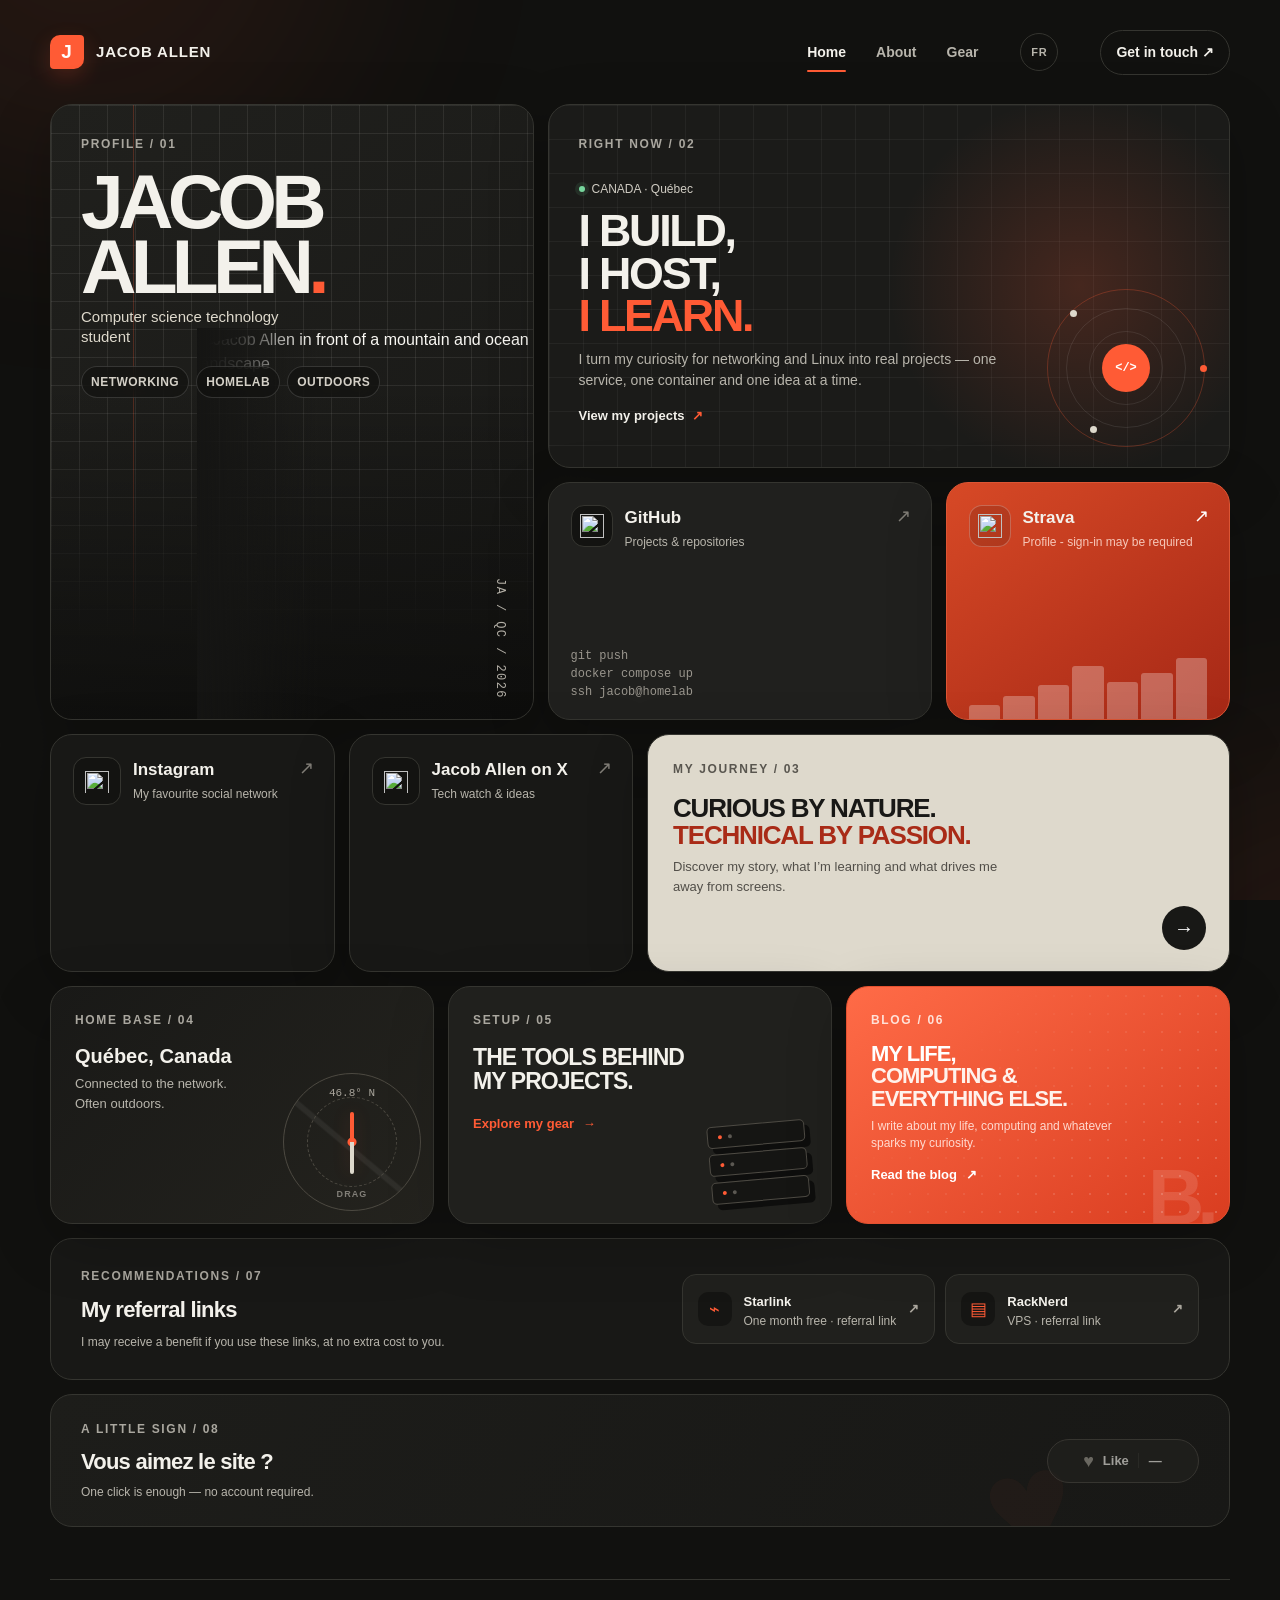
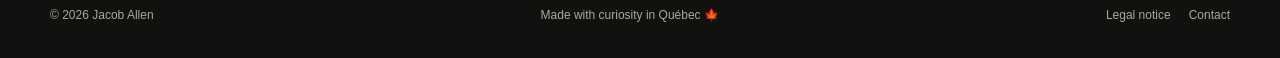
==== en/index.html @ c279a309 "Update site structure and content for English version - Updated robots.txt to reflect the correct si" ====
<!doctype html>
<html lang="en">
<head>
  <meta charset="utf-8">
  <meta name="viewport" content="width=device-width,initial-scale=1">
  <base href="/">
  <title>Jacob Allen - Computing, networking and the outdoors</title>
  <meta name="description" content="Jacob Allen’s portfolio: computing, networking, self-hosting, sports and personal projects in Québec.">
  <link rel="canonical" href="https://www.jacoballen.ca/en">
  <link rel="alternate" hreflang="fr" href="https://www.jacoballen.ca/">
  <link rel="alternate" hreflang="en" href="https://www.jacoballen.ca/en">
  <link rel="alternate" hreflang="x-default" href="https://www.jacoballen.ca/">
  <meta property="og:type" content="website">
  <meta property="og:site_name" content="Jacob Allen">
  <meta property="og:locale" content="en_CA">
  <meta property="og:locale:alternate" content="fr_CA">
  <meta property="og:title" content="Jacob Allen - Computing, networking and the outdoors">
  <meta property="og:description" content="I build, host and learn — from Québec.">
  <meta property="og:url" content="https://www.jacoballen.ca/en">
  <meta property="og:image" content="https://www.jacoballen.ca/og.png">
  <meta property="og:image:alt" content="Jacob Allen’s portfolio">
  <meta property="og:image:width" content="1731">
  <meta property="og:image:height" content="909">
  <meta name="twitter:card" content="summary_large_image">
  <meta name="twitter:image" content="https://www.jacoballen.ca/og.png">
  <link rel="preload" href="assets/fonts/dm-sans-latin.woff2" as="font" type="font/woff2" crossorigin>
  <link rel="preload" href="assets/fonts/manrope-latin.woff2" as="font" type="font/woff2" crossorigin>
  <link rel="icon" href="data:image/svg+xml,&lt;svg xmlns='http://www.w3.org/2000/svg' viewBox='0 0 100 100'&gt;&lt;rect width='100' height='100' rx='24' fill='%23ff5b35'/&gt;&lt;text x='50' y='68' text-anchor='middle' font-size='52' font-family='Arial' font-weight='700' fill='white'&gt;J&lt;/text&gt;&lt;/svg&gt;" type="image/svg+xml">
  <link rel="stylesheet" href="style.css">
</head>
<body>
  <a class="skip-link" href="/en#contenu">Skip to content</a>
  <div class="ambient" aria-hidden="true"><span></span><span></span></div>

  <header class="site-header shell">
    <a href="/en" class="brand" aria-label="Jacob Allen - Home"><span class="brand-mark">J</span><span>JACOB ALLEN</span></a>
    <nav aria-label="Main navigation">
      <a href="/en" aria-current="page">Home</a>
      <a href="/en/about">About</a>
      <a href="/en/matos">Gear</a>
    </nav>
    <a class="language-switch" href="/" hreflang="fr" aria-label="View this site in French">FR</a>
    <a class="header-contact" href="mailto:contact@jacoballen.ca"><span class="contact-label">Get in touch</span><span class="contact-short">Contact</span> <span aria-hidden="true">↗</span></a>
  </header>

  <main class="shell" id="contenu">
    <section class="bento home-bento" aria-label="Introduction to Jacob Allen">
      <article class="tile identity-card reveal">
        <div class="identity-copy">
          <p class="kicker">Profile / 01</p>
          <h1>Jacob<br>Allen<span class="accent-dot">.</span></h1>
          <p class="role">Computer science technology student</p>
          <ul class="tags" aria-label="Interests">
            <li>Networking</li><li>Homelab</li><li>Outdoors</li>
          </ul>
        </div>
        <picture class="portrait">
          <source srcset="assets/portrait/jacob-800.avif 800w, assets/portrait/jacob-1200.avif 1200w" sizes="(max-width: 700px) 100vw, 460px" type="image/avif">
          <source srcset="assets/portrait/jacob-800.webp 800w, assets/portrait/jacob-1200.webp 1200w" sizes="(max-width: 700px) 100vw, 460px" type="image/webp">
          <img src="assets/portrait/jacob-800.jpg" srcset="assets/portrait/jacob-800.jpg 800w, assets/portrait/jacob-1200.jpg 1200w" sizes="(max-width: 700px) 100vw, 460px" alt="Jacob Allen in front of a mountain and ocean landscape" width="1200" height="1200" fetchpriority="high">
        </picture>
        <span class="id-code" aria-hidden="true">JA / QC / 2026</span>
      </article>

      <article class="tile statement-card grid-surface reveal" data-tilt>
        <p class="kicker">Right now / 02</p>
        <div class="statement-copy">
          <span class="availability"><i aria-hidden="true"></i> CANADA · Québec</span>
          <h2>I build,<br>I host,<br><em>I learn.</em></h2>
          <p>I turn my curiosity for networking and Linux into real projects — one service, one container and one idea at a time.</p>
          <a class="statement-cta" href="/github">View my projects <span aria-hidden="true">↗</span></a>
        </div>
        <div class="orbit" aria-hidden="true"><span class="orbit-core">&lt;/&gt;</span><i></i><i></i><i></i></div>
      </article>

      <a class="tile link-tile github-card reveal" href="/github" aria-label="View Jacob’s GitHub">
        <span class="tile-icon"><img src="assets/icons/github.svg" alt="" width="22" height="22"></span>
        <span><b>GitHub</b><small>Projects &amp; repositories</small></span>
        <span class="arrow" aria-hidden="true">↗</span>
        <span class="code-lines" aria-hidden="true">git push<br>docker compose up<br>ssh jacob@homelab</span>
      </a>

      <a class="tile link-tile strava-card reveal" href="/strava" aria-label="View Jacob’s Strava activities">
        <span class="tile-icon"><img src="assets/icons/strava.svg" alt="" width="22" height="22"></span>
        <span><b>Strava</b><small>Profile - sign-in may be required</small></span>
        <span class="arrow" aria-hidden="true">↗</span>
        <span class="elevation" aria-hidden="true"><i></i><i></i><i></i><i></i><i></i><i></i><i></i></span>
      </a>

      <a class="tile link-tile social-card instagram-card reveal" href="/instagram" aria-label="View Jacob’s Instagram">
        <span class="tile-icon"><img src="assets/icons/instagram.svg" alt="" width="24" height="24"></span>
        <span><b>Instagram</b><small>My favourite social network</small></span>
        <span class="arrow" aria-hidden="true">↗</span>
      </a>

      <a class="tile link-tile social-card x-card reveal" href="/x" aria-label="View Jacob’s X profile">
        <span class="tile-icon"><img src="assets/icons/x.svg" alt="" width="22" height="22"></span>
        <span><b>Jacob Allen on X</b><small>Tech watch &amp; ideas</small></span>
        <span class="arrow" aria-hidden="true">↗</span>
      </a>

      <a class="tile about-link reveal" href="/en/about">
        <p class="kicker">My journey / 03</p>
        <h2>Curious by nature.<br><span>Technical by passion.</span></h2>
        <p>Discover my story, what I’m learning and what drives me away from screens.</p>
        <span class="round-arrow" aria-hidden="true">→</span>
      </a>

      <article class="tile quebec-card reveal">
        <div>
          <p class="kicker">Home base / 04</p>
          <h2>Québec, Canada</h2>
          <p>Connected to the network.<br>Often outdoors.</p>
        </div>
        <button class="map-mark" type="button" data-compass aria-label="Rotate the Québec compass">
          <span>46.8° N</span><i class="compass-needle" aria-hidden="true"></i><small>Drag</small>
        </button>
      </article>

      <a class="tile setup-card reveal" href="/en/matos">
        <div>
          <p class="kicker">Setup / 05</p>
          <h2>The tools behind my projects.</h2>
          <span class="text-link">Explore my gear <b aria-hidden="true">→</b></span>
        </div>
        <div class="server-stack" aria-hidden="true"><i></i><i></i><i></i></div>
      </a>

      <a class="tile blog-card reveal" href="https://blog.jacoballen.ca" aria-label="Visit Jacob’s blog">
        <div>
          <p class="kicker">Blog / 06</p>
          <h2>My life,<br><span>computing &amp; everything else.</span></h2>
          <p>I write about my life, computing and whatever sparks my curiosity.</p>
          <span class="blog-link">Read the blog <b aria-hidden="true">↗</b></span>
        </div>
        <span class="blog-mark" aria-hidden="true">B.</span>
      </a>
    </section>

    <!-- <section class="projects" id="projets" aria-labelledby="projects-title">
      <div class="section-heading">
        <div><p class="kicker">Projets sélectionnés / 06</p><h2 id="projects-title">Des idées devenues concrètes.</h2></div>
        <p>Quelques projets publics qui montrent comment j’apprends : en construisant, en déployant et en améliorant.</p>
      </div>
      <div class="project-grid">
        <article class="project-card reveal">
          <picture class="project-shot">
            <source srcset="assets/projects/site.avif" type="image/avif">
            <source srcset="assets/projects/site.webp" type="image/webp">
            <img src="assets/projects/site.png" alt="Aperçu du portfolio jacoballen.ca" width="1280" height="720" loading="lazy">
          </picture>
          <div class="project-copy">
            <div class="project-title-row"><div><p class="kicker">Portfolio personnel</p><h3>jacoballen.ca</h3></div><span class="project-status">En ligne</span></div>
            <p><strong>Problème.</strong> Réunir mon parcours, mes projets et mes liens dans un site rapide qui me ressemble.</p>
            <p><strong>Résultat.</strong> Un portfolio statique responsive avec SEO, aperçu social et mesure de performance.</p>
            <ul class="project-tech" aria-label="Technologies"><li>HTML</li><li>CSS</li><li>JavaScript</li><li>Vercel</li></ul>
            <a class="project-link" href="https://github.com/Allen-Jacob/personal-website" target="_blank" rel="noopener noreferrer">Voir le dépôt GitHub <span aria-hidden="true">↗</span></a>
          </div> -->
        <!-- </article>
        <article class="project-card reveal">
          <picture class="project-shot">
            <source srcset="assets/projects/blog-builder.avif" type="image/avif">
            <source srcset="assets/projects/blog-builder.webp" type="image/webp">
            <img src="assets/projects/blog-builder.png" alt="Interface du générateur d’articles de blog" width="1280" height="720" loading="lazy">
          </picture>
          <div class="project-copy">
            <div class="project-title-row"><div><p class="kicker">Outil de publication</p><h3>Blog Builder</h3></div><span class="project-status">Public</span></div>
            <p><strong>Problème.</strong> Éviter de répéter à la main la structure HTML de chaque article.</p>
            <p><strong>Résultat.</strong> Un éditeur Markdown avec aperçu en direct, sommaire automatique, sauvegarde locale et export HTML.</p>
            <ul class="project-tech" aria-label="Technologies"><li>JavaScript</li><li>Markdown</li><li>Docker</li><li>Nginx</li></ul>
            <a class="project-link" href="https://github.com/Allen-Jacob/blog-builder" target="_blank" rel="noopener noreferrer">Voir le dépôt GitHub <span aria-hidden="true">↗</span></a>
          </div>
        </article>
        <article class="project-card reveal">
          <picture class="project-shot">
            <source srcset="assets/projects/arcade-games.avif" type="image/avif">
            <source srcset="assets/projects/arcade-games.webp" type="image/webp">
            <img src="assets/projects/arcade-games.png" alt="Accueil de la plateforme Arcade Games" width="1280" height="720" loading="lazy">
          </picture>
          <div class="project-copy">
            <div class="project-title-row"><div><p class="kicker">Fork étendu</p><h3>Arcade Games</h3></div><span class="project-status">4 jeux</span></div>
            <p><strong>Problème.</strong> Regrouper plusieurs jeux web et conserver leurs meilleurs scores.</p>
            <p><strong>Résultat.</strong> Quatre jeux, une API REST, des classements par jeu et des métriques Prometheus.</p>
            <ul class="project-tech" aria-label="Technologies"><li>Express</li><li>MongoDB</li><li>JavaScript</li><li>Prometheus</li></ul>
            <a class="project-link" href="https://github.com/Allen-Jacob/Games" target="_blank" rel="noopener noreferrer">Voir le dépôt GitHub <span aria-hidden="true">↗</span></a>
          </div>
        </article>
      </div> -->
    

    <section class="referrals reveal" aria-labelledby="referrals-title">
      <div><p class="kicker">Recommendations / 07</p><h2 id="referrals-title">My referral links</h2><p class="referral-note">I may receive a benefit if you use these links, at no extra cost to you.</p></div>
      <div class="referral-links">
        <a href="/starlink" rel="sponsored nofollow"><span class="referral-icon" aria-hidden="true">⌁</span><span><b>Starlink</b><small>One month free · referral link</small></span><b aria-hidden="true">↗</b></a>
        <a href="/racknerd" rel="sponsored nofollow"><span class="referral-icon" aria-hidden="true">▤</span><span><b>RackNerd</b><small>VPS · referral link</small></span><b aria-hidden="true">↗</b></a>
      </div>
    </section>

    <section class="like-panel reveal" aria-labelledby="like-title">
      <div>
        <p class="kicker">A little sign / 08</p>
        <h2 id="like-title">Vous aimez le site&nbsp;?</h2>
        <p class="like-note">One click is enough — no account required.</p>
      </div>
      <button class="like-button" type="button" data-like-button="" aria-pressed="false" disabled="">
        <span class="like-heart" aria-hidden="true">♥</span>
        <span data-like-label="">Like</span>
        <strong data-like-count="" aria-label="Number of likes">—</strong>
      </button>
      <p class="like-status" data-like-status="" role="status" aria-live="polite"></p>
    </section>
  </main>

  <footer class="footer shell"><p>© 2026 Jacob Allen</p><p>Made with curiosity in Québec <span aria-hidden="true">🍁</span></p><div class="footer-links"><a href="/en/mentions-legales">Legal notice</a><a href="mailto:contact@jacoballen.ca">Contact</a></div></footer>
  <script>
    window.va=window.va||function(){(window.vaq=window.vaq||[]).push(arguments)};
    window.si=window.si||function(){(window.siq=window.siq||[]).push(arguments)};
    if(["jacoballen.ca","www.jacoballen.ca"].includes(location.hostname)){
      ["/_vercel/insights/script.js","/_vercel/speed-insights/script.js"].forEach(function(src){
        var script=document.createElement("script");script.src=src;script.defer=true;document.head.appendChild(script);
      });
    }
  </script>
  
  <script defer="" src="likes.js"></script>
  <script defer="" src="effects.js"></script>


</body></html>
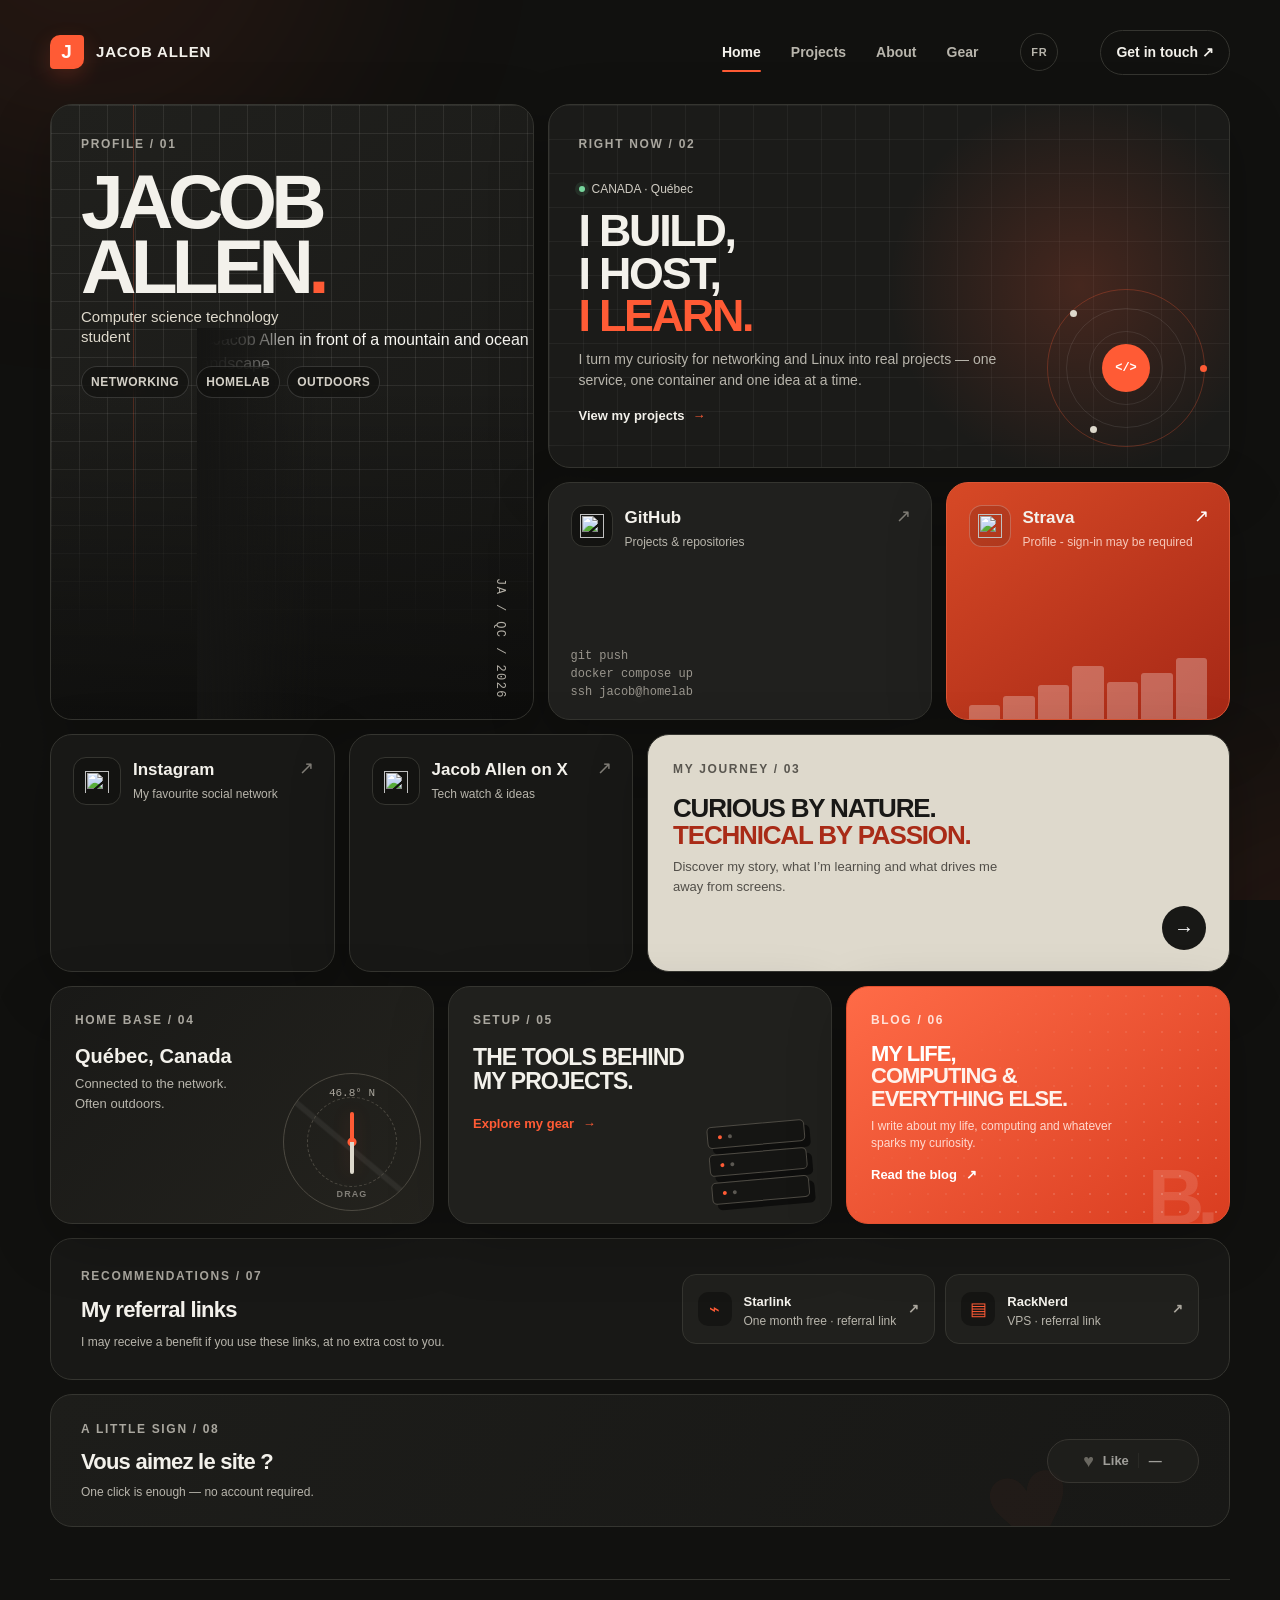
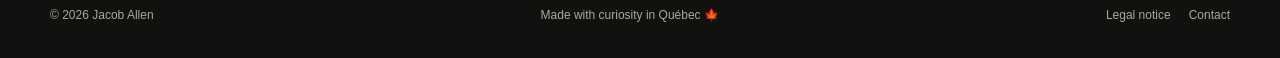
==== commit cea59cb1: "Add English and French versions of the projects page with detailed app descriptions" ====
--- a/en/index.html
+++ b/en/index.html
@@ -36,6 +36,7 @@
     <a href="/en" class="brand" aria-label="Jacob Allen - Home"><span class="brand-mark">J</span><span>JACOB ALLEN</span></a>
     <nav aria-label="Main navigation">
       <a href="/en" aria-current="page">Home</a>
+      <a href="/en/projects">Projects</a>
       <a href="/en/about">About</a>
       <a href="/en/matos">Gear</a>
     </nav>
@@ -68,7 +69,7 @@
           <span class="availability"><i aria-hidden="true"></i> CANADA · Québec</span>
           <h2>I build,<br>I host,<br><em>I learn.</em></h2>
           <p>I turn my curiosity for networking and Linux into real projects — one service, one container and one idea at a time.</p>
-          <a class="statement-cta" href="/github">View my projects <span aria-hidden="true">↗</span></a>
+          <a class="statement-cta" href="/en/projects">View my projects <span aria-hidden="true">→</span></a>
         </div>
         <div class="orbit" aria-hidden="true"><span class="orbit-core">&lt;/&gt;</span><i></i><i></i><i></i></div>
       </article>
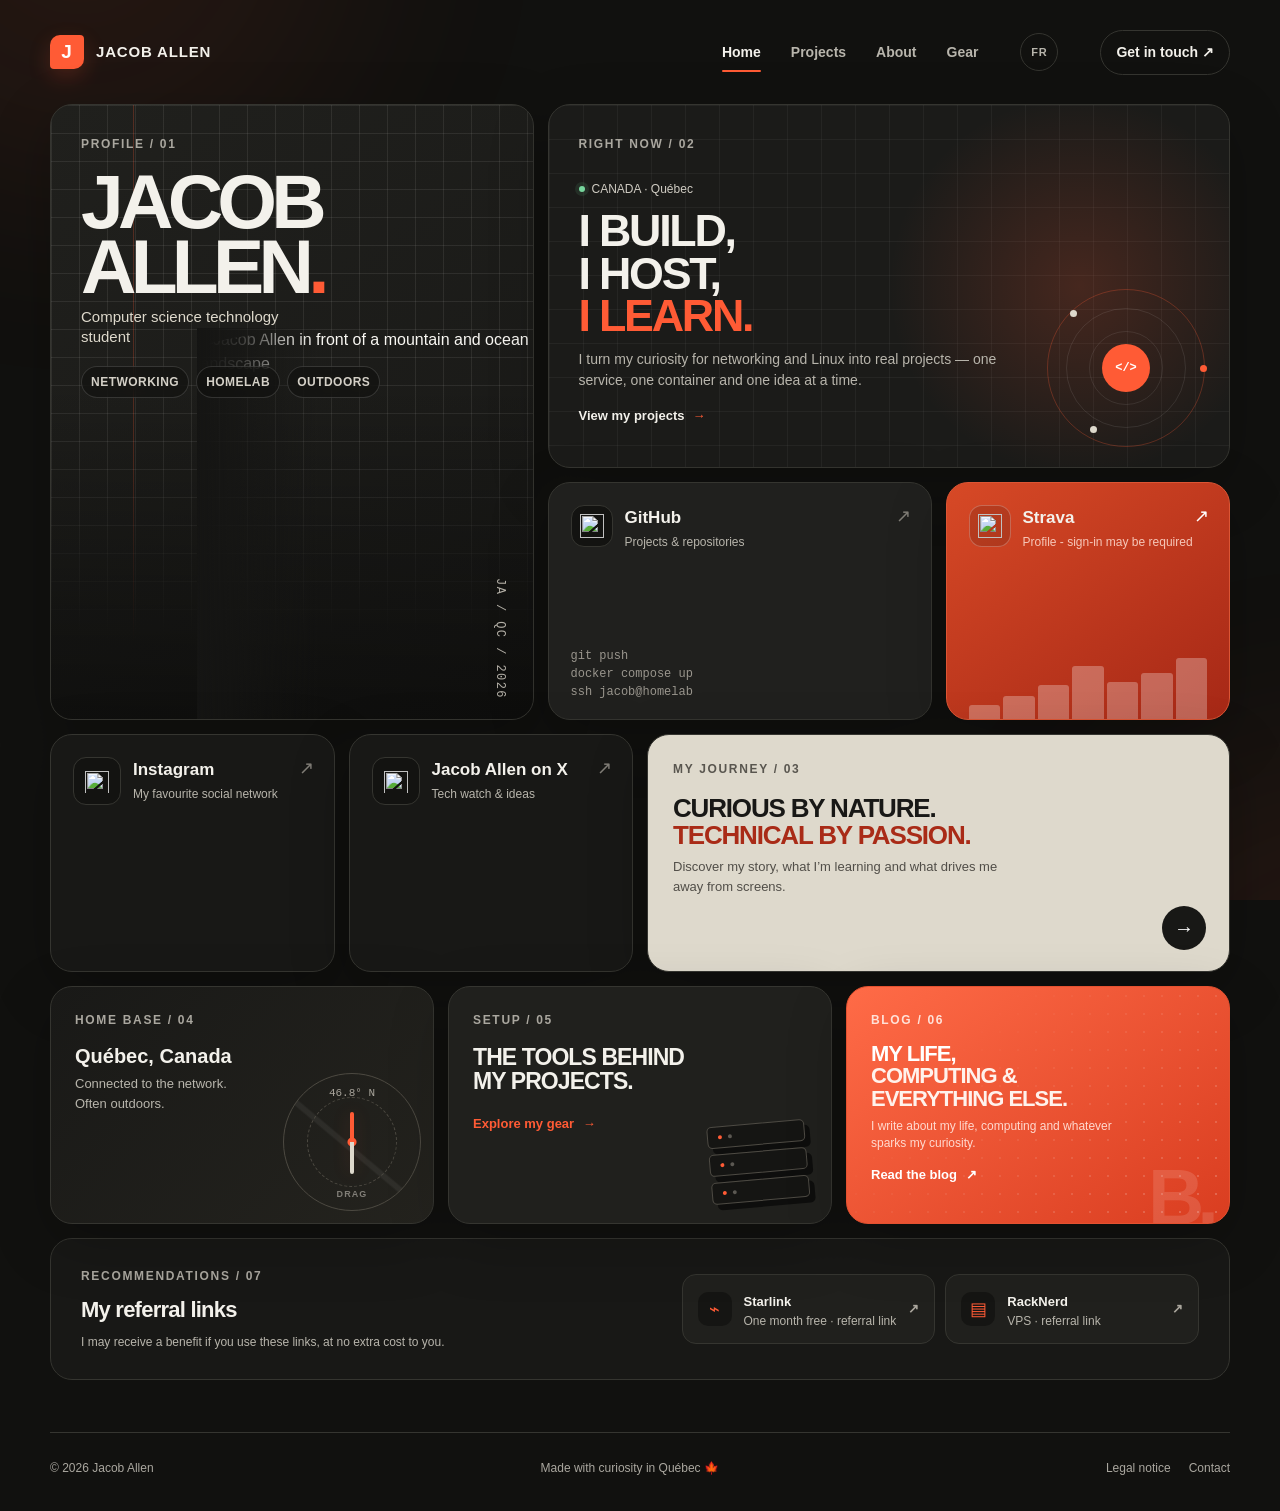
==== commit fcb7b5cd: "Add project pages while preserving homepage" ====
--- a/en/index.html
+++ b/en/index.html
@@ -197,19 +197,6 @@
       </div>
     </section>
 
-    <section class="like-panel reveal" aria-labelledby="like-title">
-      <div>
-        <p class="kicker">A little sign / 08</p>
-        <h2 id="like-title">Vous aimez le site&nbsp;?</h2>
-        <p class="like-note">One click is enough — no account required.</p>
-      </div>
-      <button class="like-button" type="button" data-like-button="" aria-pressed="false" disabled="">
-        <span class="like-heart" aria-hidden="true">♥</span>
-        <span data-like-label="">Like</span>
-        <strong data-like-count="" aria-label="Number of likes">—</strong>
-      </button>
-      <p class="like-status" data-like-status="" role="status" aria-live="polite"></p>
-    </section>
   </main>
 
   <footer class="footer shell"><p>© 2026 Jacob Allen</p><p>Made with curiosity in Québec <span aria-hidden="true">🍁</span></p><div class="footer-links"><a href="/en/mentions-legales">Legal notice</a><a href="mailto:contact@jacoballen.ca">Contact</a></div></footer>
@@ -223,7 +210,6 @@
     }
   </script>
   
-  <script defer="" src="likes.js"></script>
   <script defer="" src="effects.js"></script>
 
 
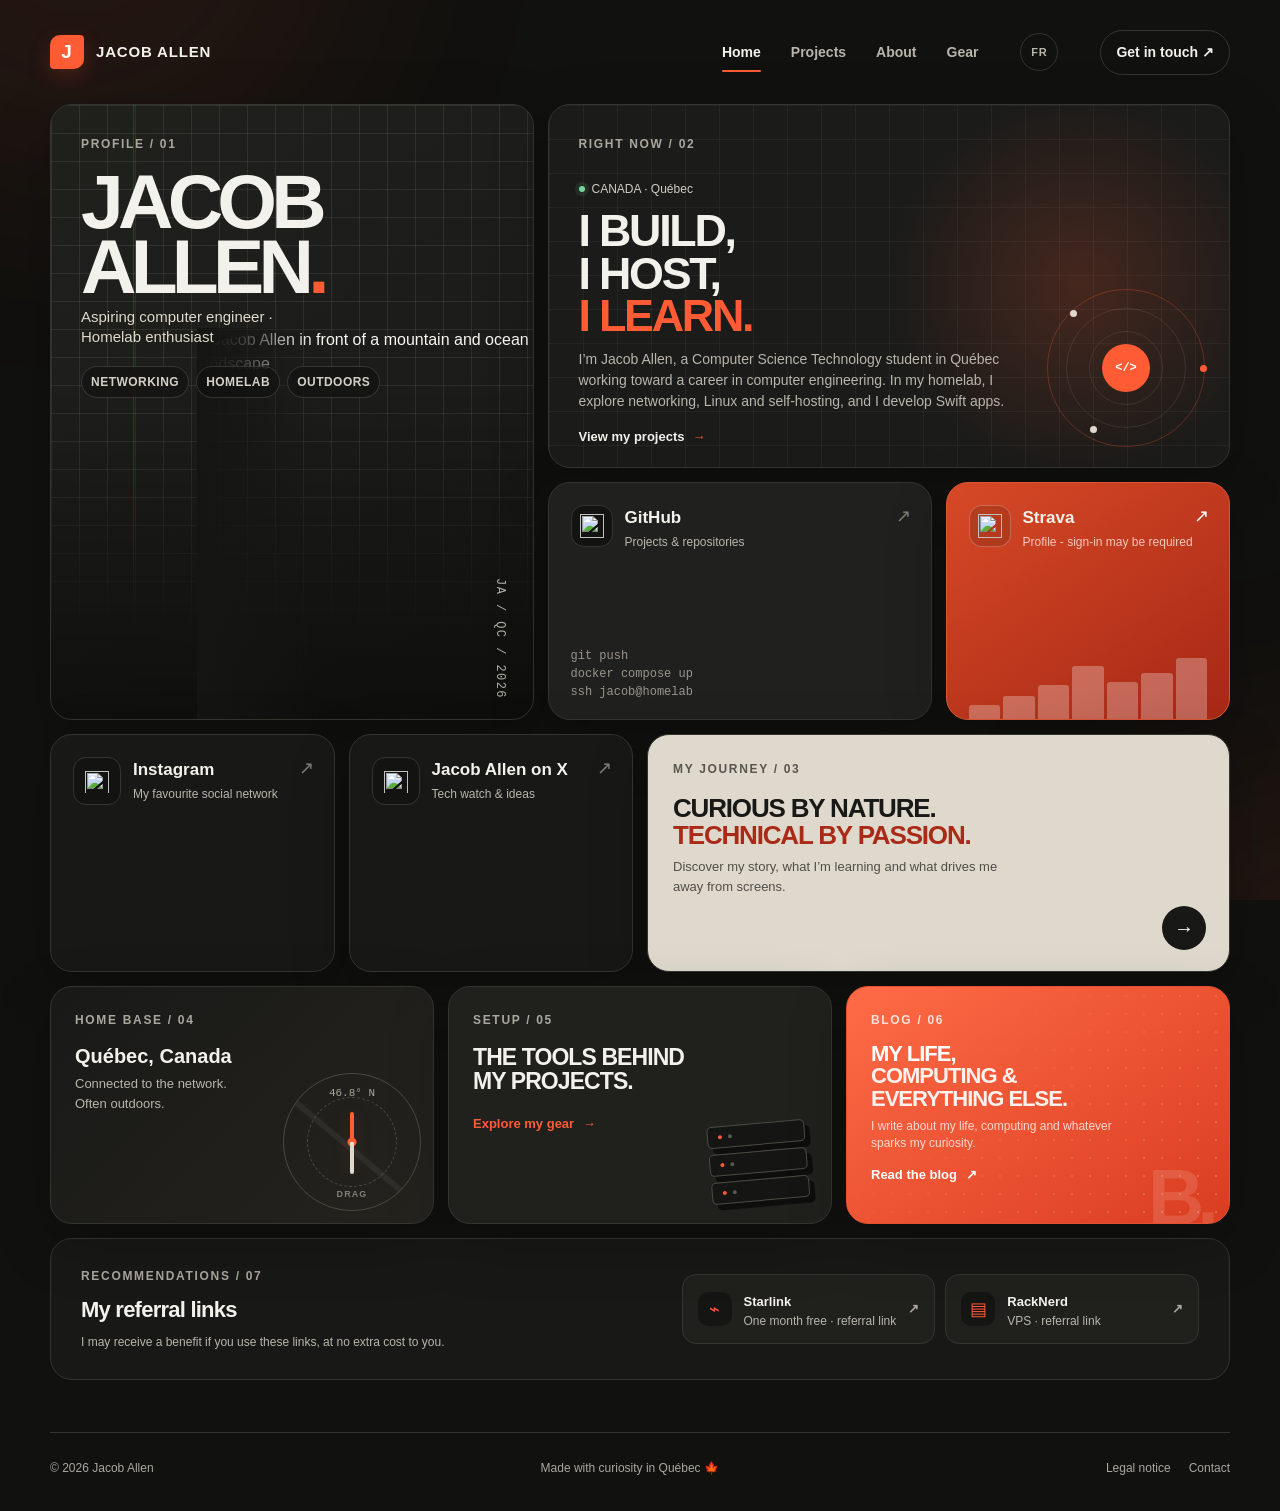
==== commit faf61bd2: "Refresh SEO metadata and redirects Updated page titles, social metadata, and structured data across " ====
--- a/en/index.html
+++ b/en/index.html
@@ -4,29 +4,95 @@
   <meta charset="utf-8">
   <meta name="viewport" content="width=device-width,initial-scale=1">
   <base href="/">
-  <title>Jacob Allen - Computing, networking and the outdoors</title>
-  <meta name="description" content="Jacob Allen’s portfolio: computing, networking, self-hosting, sports and personal projects in Québec.">
-  <link rel="canonical" href="https://www.jacoballen.ca/en">
-  <link rel="alternate" hreflang="fr" href="https://www.jacoballen.ca/">
-  <link rel="alternate" hreflang="en" href="https://www.jacoballen.ca/en">
-  <link rel="alternate" hreflang="x-default" href="https://www.jacoballen.ca/">
+  <title>Jacob Allen — Aspiring computer engineer and homelab enthusiast</title>
+  <meta name="description" content="Jacob Allen’s portfolio in Québec: aspiring computer engineer and homelab enthusiast exploring networking, Linux, self-hosting and Swift apps.">
+  <link rel="canonical" href="https://jacoballen.ca/en">
+  <link rel="alternate" hreflang="fr-CA" href="https://jacoballen.ca/">
+  <link rel="alternate" hreflang="en-CA" href="https://jacoballen.ca/en">
+  <link rel="alternate" hreflang="x-default" href="https://jacoballen.ca/">
   <meta property="og:type" content="website">
-  <meta property="og:site_name" content="Jacob Allen">
+  <meta property="og:site_name" content="JacobAllen">
   <meta property="og:locale" content="en_CA">
   <meta property="og:locale:alternate" content="fr_CA">
-  <meta property="og:title" content="Jacob Allen - Computing, networking and the outdoors">
-  <meta property="og:description" content="I build, host and learn — from Québec.">
-  <meta property="og:url" content="https://www.jacoballen.ca/en">
-  <meta property="og:image" content="https://www.jacoballen.ca/og.png">
+  <meta property="og:title" content="Jacob Allen — Aspiring computer engineer and homelab enthusiast">
+  <meta property="og:description" content="Jacob Allen’s portfolio in Québec: aspiring computer engineer and homelab enthusiast exploring networking, Linux, self-hosting and Swift apps.">
+  <meta property="og:url" content="https://jacoballen.ca/en">
+  <meta property="og:image" content="https://jacoballen.ca/og.png">
   <meta property="og:image:alt" content="Jacob Allen’s portfolio">
   <meta property="og:image:width" content="1731">
   <meta property="og:image:height" content="909">
   <meta name="twitter:card" content="summary_large_image">
-  <meta name="twitter:image" content="https://www.jacoballen.ca/og.png">
-  <link rel="preload" href="assets/fonts/dm-sans-latin.woff2" as="font" type="font/woff2" crossorigin>
-  <link rel="preload" href="assets/fonts/manrope-latin.woff2" as="font" type="font/woff2" crossorigin>
-  <link rel="icon" href="data:image/svg+xml,&lt;svg xmlns='http://www.w3.org/2000/svg' viewBox='0 0 100 100'&gt;&lt;rect width='100' height='100' rx='24' fill='%23ff5b35'/&gt;&lt;text x='50' y='68' text-anchor='middle' font-size='52' font-family='Arial' font-weight='700' fill='white'&gt;J&lt;/text&gt;&lt;/svg&gt;" type="image/svg+xml">
-  <link rel="stylesheet" href="style.css">
+  <meta name="twitter:title" content="Jacob Allen — Aspiring computer engineer and homelab enthusiast">
+  <meta name="twitter:description" content="Jacob Allen’s portfolio in Québec: aspiring computer engineer and homelab enthusiast exploring networking, Linux, self-hosting and Swift apps.">
+  <meta name="twitter:image" content="https://jacoballen.ca/og.png">
+  <link rel="preload" href="/assets/fonts/dm-sans-latin.woff2" as="font" type="font/woff2" crossorigin>
+  <link rel="preload" href="/assets/fonts/manrope-latin.woff2" as="font" type="font/woff2" crossorigin>
+  <link rel="icon" href="/favicon.ico" sizes="16x16 32x32 48x48">
+  <link rel="icon" type="image/png" href="/favicon.png" sizes="512x512">
+  <link rel="apple-touch-icon" href="/favicon.png" sizes="512x512">
+  <link rel="stylesheet" href="/style.css">
+  <script type="application/ld+json">
+{
+  "@context": "https://schema.org",
+  "@graph": [
+    {
+      "@type": "Person",
+      "@id": "https://jacoballen.ca/#person",
+      "name": "Jacob Allen",
+      "url": "https://jacoballen.ca/",
+      "image": "https://jacoballen.ca/assets/portrait/jacob-1200.jpg",
+      "sameAs": [
+        "https://github.com/Allen-Jacob",
+        "https://x.com/Bridled01",
+        "https://www.instagram.com/jacob.allen2009/",
+        "https://www.strava.com/athletes/141873421"
+      ],
+      "jobTitle": "Computer Science Technology student and Swift developer",
+      "knowsAbout": [
+        "Swift",
+        "SwiftUI",
+        "AppKit",
+        "macOS",
+        "iOS",
+        "Réseaux informatiques",
+        "Linux",
+        "Docker",
+        "Auto-hébergement",
+        "Homelab"
+      ],
+      "alternateName": "JacobAllen",
+      "description": "Jacob Allen’s portfolio in Québec: aspiring computer engineer and homelab enthusiast exploring networking, Linux, self-hosting and Swift apps."
+    },
+    {
+      "@type": "WebSite",
+      "@id": "https://jacoballen.ca/#website",
+      "url": "https://jacoballen.ca/",
+      "name": "JacobAllen",
+      "alternateName": "Jacob Allen",
+      "inLanguage": [
+        "fr-CA",
+        "en-CA"
+      ],
+      "publisher": {
+        "@id": "https://jacoballen.ca/#person"
+      }
+    },
+    {
+      "@type": "WebPage",
+      "@id": "https://jacoballen.ca/en#webpage",
+      "url": "https://jacoballen.ca/en",
+      "name": "Jacob Allen — Aspiring computer engineer and homelab enthusiast",
+      "inLanguage": "en-CA",
+      "isPartOf": {
+        "@id": "https://jacoballen.ca/#website"
+      },
+      "about": {
+        "@id": "https://jacoballen.ca/#person"
+      }
+    }
+  ]
+}
+  </script>
 </head>
 <body>
   <a class="skip-link" href="/en#contenu">Skip to content</a>
@@ -40,7 +106,7 @@
       <a href="/en/about">About</a>
       <a href="/en/matos">Gear</a>
     </nav>
-    <a class="language-switch" href="/" hreflang="fr" aria-label="View this site in French">FR</a>
+    <a class="language-switch" href="/" hreflang="fr-CA" aria-label="View this site in French">FR</a>
     <a class="header-contact" href="mailto:contact@jacoballen.ca"><span class="contact-label">Get in touch</span><span class="contact-short">Contact</span> <span aria-hidden="true">↗</span></a>
   </header>
 
@@ -50,15 +116,15 @@
         <div class="identity-copy">
           <p class="kicker">Profile / 01</p>
           <h1>Jacob<br>Allen<span class="accent-dot">.</span></h1>
-          <p class="role">Computer science technology student</p>
+          <p class="role">Aspiring computer engineer · Homelab enthusiast</p>
           <ul class="tags" aria-label="Interests">
             <li>Networking</li><li>Homelab</li><li>Outdoors</li>
           </ul>
         </div>
         <picture class="portrait">
-          <source srcset="assets/portrait/jacob-800.avif 800w, assets/portrait/jacob-1200.avif 1200w" sizes="(max-width: 700px) 100vw, 460px" type="image/avif">
-          <source srcset="assets/portrait/jacob-800.webp 800w, assets/portrait/jacob-1200.webp 1200w" sizes="(max-width: 700px) 100vw, 460px" type="image/webp">
-          <img src="assets/portrait/jacob-800.jpg" srcset="assets/portrait/jacob-800.jpg 800w, assets/portrait/jacob-1200.jpg 1200w" sizes="(max-width: 700px) 100vw, 460px" alt="Jacob Allen in front of a mountain and ocean landscape" width="1200" height="1200" fetchpriority="high">
+          <source srcset="/assets/portrait/jacob-800.avif 800w, /assets/portrait/jacob-1200.avif 1200w" sizes="(max-width: 700px) 100vw, 460px" type="image/avif">
+          <source srcset="/assets/portrait/jacob-800.webp 800w, /assets/portrait/jacob-1200.webp 1200w" sizes="(max-width: 700px) 100vw, 460px" type="image/webp">
+          <img src="/assets/portrait/jacob-800.jpg" srcset="/assets/portrait/jacob-800.jpg 800w, /assets/portrait/jacob-1200.jpg 1200w" sizes="(max-width: 700px) 100vw, 460px" alt="Jacob Allen in front of a mountain and ocean landscape" width="1200" height="1200" fetchpriority="high">
         </picture>
         <span class="id-code" aria-hidden="true">JA / QC / 2026</span>
       </article>
@@ -68,34 +134,34 @@
         <div class="statement-copy">
           <span class="availability"><i aria-hidden="true"></i> CANADA · Québec</span>
           <h2>I build,<br>I host,<br><em>I learn.</em></h2>
-          <p>I turn my curiosity for networking and Linux into real projects — one service, one container and one idea at a time.</p>
+          <p>I’m Jacob Allen, a Computer Science Technology student in Québec working toward a career in computer engineering. In my homelab, I explore networking, Linux and self-hosting, and I develop Swift apps.</p>
           <a class="statement-cta" href="/en/projects">View my projects <span aria-hidden="true">→</span></a>
         </div>
         <div class="orbit" aria-hidden="true"><span class="orbit-core">&lt;/&gt;</span><i></i><i></i><i></i></div>
       </article>
 
       <a class="tile link-tile github-card reveal" href="/github" aria-label="View Jacob’s GitHub">
-        <span class="tile-icon"><img src="assets/icons/github.svg" alt="" width="22" height="22"></span>
+        <span class="tile-icon"><img src="/assets/icons/github.svg" alt="" width="22" height="22"></span>
         <span><b>GitHub</b><small>Projects &amp; repositories</small></span>
         <span class="arrow" aria-hidden="true">↗</span>
         <span class="code-lines" aria-hidden="true">git push<br>docker compose up<br>ssh jacob@homelab</span>
       </a>
 
       <a class="tile link-tile strava-card reveal" href="/strava" aria-label="View Jacob’s Strava activities">
-        <span class="tile-icon"><img src="assets/icons/strava.svg" alt="" width="22" height="22"></span>
+        <span class="tile-icon"><img src="/assets/icons/strava.svg" alt="" width="22" height="22"></span>
         <span><b>Strava</b><small>Profile - sign-in may be required</small></span>
         <span class="arrow" aria-hidden="true">↗</span>
         <span class="elevation" aria-hidden="true"><i></i><i></i><i></i><i></i><i></i><i></i><i></i></span>
       </a>
 
       <a class="tile link-tile social-card instagram-card reveal" href="/instagram" aria-label="View Jacob’s Instagram">
-        <span class="tile-icon"><img src="assets/icons/instagram.svg" alt="" width="24" height="24"></span>
+        <span class="tile-icon"><img src="/assets/icons/instagram.svg" alt="" width="24" height="24"></span>
         <span><b>Instagram</b><small>My favourite social network</small></span>
         <span class="arrow" aria-hidden="true">↗</span>
       </a>
 
       <a class="tile link-tile social-card x-card reveal" href="/x" aria-label="View Jacob’s X profile">
-        <span class="tile-icon"><img src="assets/icons/x.svg" alt="" width="22" height="22"></span>
+        <span class="tile-icon"><img src="/assets/icons/x.svg" alt="" width="22" height="22"></span>
         <span><b>Jacob Allen on X</b><small>Tech watch &amp; ideas</small></span>
         <span class="arrow" aria-hidden="true">↗</span>
       </a>
@@ -146,9 +212,9 @@
       <div class="project-grid">
         <article class="project-card reveal">
           <picture class="project-shot">
-            <source srcset="assets/projects/site.avif" type="image/avif">
-            <source srcset="assets/projects/site.webp" type="image/webp">
-            <img src="assets/projects/site.png" alt="Aperçu du portfolio jacoballen.ca" width="1280" height="720" loading="lazy">
+            <source srcset="/assets/projects/site.avif" type="image/avif">
+            <source srcset="/assets/projects/site.webp" type="image/webp">
+            <img src="/assets/projects/site.png" alt="Aperçu du portfolio jacoballen.ca" width="1280" height="720" loading="lazy">
           </picture>
           <div class="project-copy">
             <div class="project-title-row"><div><p class="kicker">Portfolio personnel</p><h3>jacoballen.ca</h3></div><span class="project-status">En ligne</span></div>
@@ -160,9 +226,9 @@
         <!-- </article>
         <article class="project-card reveal">
           <picture class="project-shot">
-            <source srcset="assets/projects/blog-builder.avif" type="image/avif">
-            <source srcset="assets/projects/blog-builder.webp" type="image/webp">
-            <img src="assets/projects/blog-builder.png" alt="Interface du générateur d’articles de blog" width="1280" height="720" loading="lazy">
+            <source srcset="/assets/projects/blog-builder.avif" type="image/avif">
+            <source srcset="/assets/projects/blog-builder.webp" type="image/webp">
+            <img src="/assets/projects/blog-builder.png" alt="Interface du générateur d’articles de blog" width="1280" height="720" loading="lazy">
           </picture>
           <div class="project-copy">
             <div class="project-title-row"><div><p class="kicker">Outil de publication</p><h3>Blog Builder</h3></div><span class="project-status">Public</span></div>
@@ -174,9 +240,9 @@
         </article>
         <article class="project-card reveal">
           <picture class="project-shot">
-            <source srcset="assets/projects/arcade-games.avif" type="image/avif">
-            <source srcset="assets/projects/arcade-games.webp" type="image/webp">
-            <img src="assets/projects/arcade-games.png" alt="Accueil de la plateforme Arcade Games" width="1280" height="720" loading="lazy">
+            <source srcset="/assets/projects/arcade-games.avif" type="image/avif">
+            <source srcset="/assets/projects/arcade-games.webp" type="image/webp">
+            <img src="/assets/projects/arcade-games.png" alt="Accueil de la plateforme Arcade Games" width="1280" height="720" loading="lazy">
           </picture>
           <div class="project-copy">
             <div class="project-title-row"><div><p class="kicker">Fork étendu</p><h3>Arcade Games</h3></div><span class="project-status">4 jeux</span></div>
@@ -210,7 +276,7 @@
     }
   </script>
   
-  <script defer="" src="effects.js"></script>
+  <script defer="" src="/effects.js"></script>
 
 
 </body></html>
--- a/style.css
+++ b/style.css
@@ -0,0 +1,3078 @@
+@font-face {
+  font-family: "DM Sans";
+  font-style: normal;
+  font-weight: 400 700;
+  font-display: swap;
+  src: url("assets/fonts/dm-sans-latin.woff2") format("woff2");
+}
+@font-face {
+  font-family: Manrope;
+  font-style: normal;
+  font-weight: 600 800;
+  font-display: swap;
+  src: url("assets/fonts/manrope-latin.woff2") format("woff2");
+}
+:root {
+  --bg: #11110f;
+  --surface: #1a1a18;
+  --surface-2: #22221f;
+  --line: #353530;
+  --text: #f3f1eb;
+  --muted: #b8b5ac;
+  --orange: #ff5b35;
+  --orange-dark: #a92b17;
+  --cream: #ded9cc;
+  --green: #77d69d;
+  --radius: 22px;
+  --shadow: 0 18px 60px rgba(0, 0, 0, 0.22);
+  color-scheme: dark;
+}
+* {
+  box-sizing: border-box;
+}
+html {
+  scroll-behavior: smooth;
+}
+body {
+  min-height: 100vh;
+  margin: 0;
+  overflow-x: hidden;
+  background: var(--bg);
+  color: var(--text);
+  font-family: "DM Sans", sans-serif;
+  line-height: 1.5;
+}
+a {
+  color: inherit;
+}
+img {
+  max-width: 100%;
+}
+.shell {
+  width: min(calc(100% - 40px), 1180px);
+  margin-inline: auto;
+}
+.skip-link {
+  position: fixed;
+  top: 12px;
+  left: 12px;
+  z-index: 100;
+  padding: 10px 14px;
+  border-radius: 8px;
+  background: var(--text);
+  color: var(--bg);
+  font-weight: 700;
+  text-decoration: none;
+  transform: translateY(-150%);
+}
+.skip-link:focus {
+  transform: none;
+}
+.ambient {
+  position: fixed;
+  inset: 0;
+  z-index: -1;
+  overflow: hidden;
+  pointer-events: none;
+}
+.ambient span {
+  position: absolute;
+  width: 520px;
+  height: 520px;
+  border-radius: 50%;
+  filter: blur(130px);
+  opacity: 0.09;
+  background: var(--orange);
+}
+.ambient span:first-child {
+  top: -340px;
+  left: -180px;
+}
+.ambient span:last-child {
+  right: -320px;
+  bottom: -380px;
+}
+.site-header {
+  height: 104px;
+  display: flex;
+  align-items: center;
+  gap: 42px;
+}
+.brand {
+  display: inline-flex;
+  align-items: center;
+  gap: 12px;
+  margin-right: auto;
+  font-family: Manrope, sans-serif;
+  font-size: 15px;
+  font-weight: 800;
+  letter-spacing: 0.055em;
+  text-decoration: none;
+}
+.brand-mark {
+  width: 34px;
+  height: 34px;
+  display: grid;
+  place-items: center;
+  border-radius: 10px 4px 10px 4px;
+  background: var(--orange);
+  color: white;
+  font-size: 19px;
+  box-shadow: 0 8px 22px rgba(255, 91, 53, 0.2);
+}
+.site-header nav {
+  display: flex;
+  gap: 30px;
+}
+.site-header nav a,
+.header-contact {
+  position: relative;
+  color: var(--muted);
+  font-size: 14px;
+  font-weight: 600;
+  text-decoration: none;
+  transition: color 0.2s ease;
+}
+.site-header nav a:hover,
+.site-header nav a[aria-current="page"],
+.header-contact:hover {
+  color: var(--text);
+}
+.site-header nav a[aria-current="page"]::after {
+  content: "";
+  position: absolute;
+  right: 0;
+  bottom: -9px;
+  left: 0;
+  height: 2px;
+  border-radius: 2px;
+  background: var(--orange);
+}
+.language-switch {
+  width: 38px;
+  height: 38px;
+  display: grid;
+  flex: none;
+  place-items: center;
+  border: 1px solid var(--line);
+  border-radius: 50%;
+  color: var(--muted);
+  font-family: Manrope, sans-serif;
+  font-size: 11px;
+  font-weight: 800;
+  letter-spacing: 0.08em;
+  text-decoration: none;
+  transition:
+    border-color 0.2s,
+    color 0.2s,
+    background 0.2s;
+}
+.language-switch:hover {
+  border-color: var(--orange);
+  background: rgba(255, 91, 53, 0.08);
+  color: var(--text);
+}
+.header-contact {
+  padding: 11px 15px;
+  border: 1px solid var(--line);
+  border-radius: 99px;
+  color: var(--text);
+}
+.contact-short {
+  display: none;
+}
+.bento {
+  display: grid;
+  grid-template-columns: repeat(12, minmax(0, 1fr));
+  grid-auto-rows: 112px;
+  gap: 14px;
+}
+.tile {
+  position: relative;
+  min-width: 0;
+  overflow: hidden;
+  border: 1px solid var(--line);
+  border-radius: var(--radius);
+  background: var(--surface);
+  box-shadow: var(--shadow);
+  transform-style: preserve-3d;
+  transition:
+    transform 0.22s cubic-bezier(0.2, 0.8, 0.2, 1),
+    border-color 0.22s,
+    box-shadow 0.22s;
+}
+.kicker {
+  margin: 0;
+  color: #aaa79f;
+  font-size: 12px;
+  font-weight: 700;
+  letter-spacing: 0.14em;
+  text-transform: uppercase;
+}
+.identity-card {
+  grid-column: 1 / span 5;
+  grid-row: 1 / span 5;
+  background: linear-gradient(145deg, #20201d, #181816);
+}
+.identity-card::before {
+  content: "";
+  position: absolute;
+  inset: 0;
+  z-index: 0;
+  background-image:
+    linear-gradient(rgba(243, 241, 235, 0.085) 1px, transparent 1px),
+    linear-gradient(90deg, rgba(243, 241, 235, 0.085) 1px, transparent 1px),
+    linear-gradient(
+      90deg,
+      transparent 0 82px,
+      rgba(255, 91, 53, 0.24) 82px 83px,
+      transparent 83px
+    );
+  background-size:
+    28px 28px,
+    28px 28px,
+    100% 100%;
+  mask-image: linear-gradient(180deg, #000 0 58%, transparent 88%);
+  pointer-events: none;
+}
+.identity-card::after {
+  content: "";
+  position: absolute;
+  inset: 0;
+  background: linear-gradient(180deg, transparent 45%, rgba(0, 0, 0, 0.42));
+  pointer-events: none;
+}
+.identity-copy {
+  position: relative;
+  z-index: 2;
+  padding: 30px;
+}
+.identity-copy h1 {
+  margin: 16px 0 9px;
+  font-family: Manrope, sans-serif;
+  font-size: clamp(52px, 6vw, 78px);
+  font-weight: 800;
+  line-height: 0.84;
+  letter-spacing: -0.075em;
+  text-transform: uppercase;
+}
+.accent-dot {
+  color: var(--orange);
+}
+.role {
+  max-width: 245px;
+  margin: 0;
+  color: var(--cream);
+  font-size: 15px;
+  line-height: 1.35;
+}
+.tags {
+  display: flex;
+  flex-wrap: wrap;
+  gap: 7px;
+  margin: 18px 0 0;
+  padding: 0;
+  list-style: none;
+}
+.tags li {
+  padding: 6px 9px;
+  border: 1px solid rgba(255, 255, 255, 0.14);
+  border-radius: 99px;
+  background: rgba(15, 15, 14, 0.54);
+  color: #d4d0c7;
+  font-size: 12px;
+  font-weight: 600;
+  letter-spacing: 0.04em;
+  text-transform: uppercase;
+  backdrop-filter: blur(8px);
+}
+.portrait {
+  position: absolute;
+  right: -40px;
+  bottom: -88px;
+  width: 78%;
+  height: 78%;
+  z-index: 1;
+  filter: saturate(0.72) contrast(1.05);
+  transition: transform 0.5s cubic-bezier(0.16, 1, 0.3, 1);
+}
+.portrait::after {
+  content: "";
+  position: absolute;
+  inset: 0;
+  background: linear-gradient(90deg, var(--surface) 0%, transparent 32%);
+}
+.portrait img {
+  width: 100%;
+  height: 100%;
+  object-fit: cover;
+  object-position: center 58%;
+  border-radius: 50% 0 0 0;
+  mask-image: linear-gradient(90deg, transparent 0, #000 24%);
+}
+.id-code {
+  position: absolute;
+  right: 24px;
+  bottom: 20px;
+  z-index: 3;
+  color: #b5b1a8;
+  font-family: monospace;
+  font-size: 12px;
+  letter-spacing: 0.12em;
+  writing-mode: vertical-rl;
+}
+.statement-card {
+  grid-column: 6 / span 7;
+  grid-row: 1 / span 3;
+  padding: 30px;
+  background: #1d1d1a;
+}
+.grid-surface {
+  background-color: #1b1b19;
+  background-image:
+    linear-gradient(rgba(255, 255, 255, 0.045) 1px, transparent 1px),
+    linear-gradient(90deg, rgba(255, 255, 255, 0.045) 1px, transparent 1px);
+  background-size: 34px 34px;
+}
+.grid-surface::after {
+  content: "";
+  position: absolute;
+  inset: 0;
+  background: radial-gradient(
+    circle at 78% 50%,
+    rgba(255, 91, 53, 0.19),
+    transparent 34%
+  );
+}
+.statement-copy {
+  position: relative;
+  z-index: 2;
+  max-width: 510px;
+  margin-top: 22px;
+}
+.availability {
+  display: inline-flex;
+  align-items: center;
+  gap: 7px;
+  color: #d0ccc3;
+  font-size: 12px;
+}
+.availability i {
+  width: 6px;
+  height: 6px;
+  border-radius: 50%;
+  background: var(--green);
+  box-shadow: 0 0 0 4px rgba(119, 214, 157, 0.1);
+}
+.statement-copy h2 {
+  margin: 10px 0 12px;
+  font-family: Manrope, sans-serif;
+  font-size: clamp(32px, 3.5vw, 48px);
+  line-height: 0.95;
+  letter-spacing: -0.05em;
+  text-transform: uppercase;
+}
+.statement-copy h2 em {
+  color: var(--orange);
+  font-style: normal;
+}
+.statement-copy p {
+  max-width: 430px;
+  margin: 0;
+  color: var(--muted);
+  font-size: 14px;
+}
+.statement-cta {
+  display: inline-flex;
+  align-items: center;
+  gap: 8px;
+  margin-top: 15px;
+  color: var(--text);
+  font-size: 13px;
+  font-weight: 700;
+  text-decoration: none;
+}
+.statement-cta span {
+  color: var(--orange);
+}
+.orbit {
+  position: absolute;
+  right: 24px;
+  bottom: 20px;
+  z-index: 1;
+  width: 158px;
+  height: 158px;
+  border: 1px solid rgba(255, 91, 53, 0.28);
+  border-radius: 50%;
+  animation: orbit-spin 13s linear infinite;
+  transform-origin: center;
+}
+.orbit::before,
+.orbit::after {
+  content: "";
+  position: absolute;
+  inset: 18px;
+  border: 1px solid rgba(255, 255, 255, 0.09);
+  border-radius: 50%;
+}
+.orbit::after {
+  inset: 41px;
+}
+.orbit-core {
+  position: absolute;
+  inset: 54px;
+  display: grid;
+  place-items: center;
+  border-radius: 50%;
+  background: var(--orange);
+  color: white;
+  font-family: monospace;
+  font-size: 12px;
+  font-weight: 700;
+  animation: orbit-counter-spin 13s linear infinite;
+}
+.orbit > i {
+  position: absolute;
+  width: 7px;
+  height: 7px;
+  border-radius: 50%;
+  background: var(--cream);
+}
+.orbit > i:nth-of-type(1) {
+  top: 20px;
+  left: 22px;
+}
+.orbit > i:nth-of-type(2) {
+  right: -3px;
+  top: 75px;
+  background: var(--orange);
+}
+.orbit > i:nth-of-type(3) {
+  bottom: 13px;
+  left: 42px;
+}
+.link-tile {
+  grid-row: 4 / span 2;
+  display: flex;
+  align-items: flex-start;
+  gap: 12px;
+  padding: 22px;
+  text-decoration: none;
+  transition:
+    transform 0.22s cubic-bezier(0.2, 0.8, 0.2, 1),
+    border-color 0.22s ease,
+    box-shadow 0.22s ease;
+}
+.link-tile::before,
+.equipment-card::before {
+  content: "";
+  position: absolute;
+  inset: 0;
+  pointer-events: none;
+  opacity: 0;
+  background: radial-gradient(
+    220px circle at var(--pointer-x, -300px) var(--pointer-y, -300px),
+    rgba(255, 255, 255, 0.09),
+    transparent 70%
+  );
+  transition: opacity 0.25s;
+}
+.link-tile .tile-icon {
+  width: 42px;
+  height: 42px;
+  display: grid;
+  flex: none;
+  place-items: center;
+  border: 1px solid var(--line);
+  border-radius: 13px;
+  background: #131311;
+  font-size: 20px;
+}
+.link-tile b {
+  display: block;
+  font-family: Manrope, sans-serif;
+  font-size: 17px;
+}
+.link-tile small {
+  display: block;
+  margin-top: 3px;
+  color: var(--muted);
+  font-size: 12px;
+  line-height: 1.35;
+}
+.tile-icon img {
+  display: block;
+  width: 24px;
+  height: 24px;
+}
+.arrow {
+  position: absolute;
+  top: 20px;
+  right: 20px;
+  color: #807d76;
+  font-size: 18px;
+  transition:
+    transform 0.2s,
+    color 0.2s;
+}
+.github-card {
+  grid-column: 6 / span 4;
+  background: #20201e;
+}
+.code-lines {
+  position: absolute;
+  right: 20px;
+  bottom: 18px;
+  left: 22px;
+  color: #99958d;
+  font-family: monospace;
+  font-size: 12px;
+  line-height: 1.5;
+}
+.strava-card {
+  grid-column: 10 / span 3;
+  background: linear-gradient(145deg, #d74926, #a62816);
+  border-color: #dc5534;
+}
+.strava-card .tile-icon {
+  border-color: rgba(255, 255, 255, 0.24);
+  background: rgba(0, 0, 0, 0.13);
+}
+.strava-card small {
+  color: #f6c7b9;
+}
+.strava-card .arrow {
+  color: #fff;
+}
+.elevation {
+  position: absolute;
+  right: 0;
+  bottom: 0;
+  left: 0;
+  height: 68px;
+  display: flex;
+  align-items: end;
+  gap: 3px;
+  padding: 0 22px;
+  opacity: 0.28;
+}
+.elevation i {
+  flex: 1;
+  height: var(--h, 30%);
+  border-radius: 3px 3px 0 0;
+  background: white;
+}
+.elevation i:nth-child(1) {
+  --h: 20%;
+}
+.elevation i:nth-child(2) {
+  --h: 34%;
+}
+.elevation i:nth-child(3) {
+  --h: 50%;
+}
+.elevation i:nth-child(4) {
+  --h: 78%;
+}
+.elevation i:nth-child(5) {
+  --h: 55%;
+}
+.elevation i:nth-child(6) {
+  --h: 68%;
+}
+.elevation i:nth-child(7) {
+  --h: 90%;
+}
+.social-card {
+  grid-row: 6 / span 2;
+  background: #181816;
+}
+.instagram-card {
+  grid-column: 1 / span 3;
+}
+.x-card {
+  grid-column: 4 / span 3;
+}
+.social-card .tile-icon {
+  width: 48px;
+  height: 48px;
+  border: 1px solid var(--line);
+  background: #131311;
+  font-size: 24px;
+}
+.social-card small {
+  max-width: 150px;
+}
+.about-link {
+  grid-column: 7 / span 6;
+  grid-row: 6 / span 2;
+  padding: 25px;
+  text-decoration: none;
+  background: var(--cream);
+  color: #181816;
+}
+.about-link .kicker {
+  color: #59564f;
+}
+.about-link h2 {
+  margin: 17px 0 8px;
+  font-family: Manrope, sans-serif;
+  font-size: 26px;
+  line-height: 1.04;
+  letter-spacing: -0.045em;
+  text-transform: uppercase;
+}
+.about-link h2 span {
+  color: var(--orange-dark);
+}
+.about-link > p:not(.kicker) {
+  max-width: 340px;
+  margin: 0;
+  color: #514e48;
+  font-size: 13px;
+}
+.round-arrow {
+  position: absolute;
+  right: 23px;
+  bottom: 21px;
+  width: 44px;
+  height: 44px;
+  display: grid;
+  place-items: center;
+  border-radius: 50%;
+  background: #181816;
+  color: white;
+  font-size: 20px;
+  transition: transform 0.35s cubic-bezier(0.16, 1, 0.3, 1);
+}
+.quebec-card {
+  grid-column: 1 / span 4;
+  grid-row: 8 / span 2;
+  display: flex;
+  justify-content: space-between;
+  padding: 24px;
+  background: linear-gradient(135deg, #191917, #24231e);
+}
+.quebec-card h2 {
+  margin: 17px 0 7px;
+  font-family: Manrope, sans-serif;
+  font-size: 20px;
+  line-height: 1.05;
+}
+.quebec-card p:last-child {
+  margin: 0;
+  color: var(--muted);
+  font-size: 13px;
+}
+.quebec-card > div:first-child {
+  position: relative;
+  z-index: 2;
+  pointer-events: none;
+}
+.map-mark {
+  position: absolute;
+  right: 12px;
+  bottom: 12px;
+  z-index: 1;
+  width: 138px;
+  height: 138px;
+  padding: 0;
+  border: 1px solid #4c4941;
+  border-radius: 50%;
+  background:
+    radial-gradient(circle at 50% 50%, var(--orange) 0 4px, transparent 5px),
+    linear-gradient(
+      40deg,
+      transparent 45%,
+      rgba(255, 255, 255, 0.06) 46% 48%,
+      transparent 49%
+    );
+  color: inherit;
+  font: inherit;
+  cursor: grab;
+  touch-action: none;
+  transition:
+    border-color 0.25s,
+    box-shadow 0.25s,
+    transform 0.18s;
+}
+.map-mark::after {
+  content: "";
+  position: absolute;
+  inset: 23px;
+  border: 1px dashed #4c4941;
+  border-radius: 50%;
+  pointer-events: none;
+}
+.map-mark span {
+  position: absolute;
+  top: 11px;
+  left: 50%;
+  z-index: 2;
+  color: #aaa69d;
+  font-family: monospace;
+  font-size: 11px;
+  transform: translateX(-50%);
+  white-space: nowrap;
+}
+.map-mark small {
+  position: absolute;
+  bottom: 9px;
+  left: 50%;
+  z-index: 2;
+  color: #817e77;
+  font-size: 9px;
+  font-weight: 700;
+  letter-spacing: 0.12em;
+  text-transform: uppercase;
+  transform: translateX(-50%);
+}
+.compass-needle {
+  position: absolute;
+  top: 38px;
+  left: calc(50% - 2px);
+  z-index: 1;
+  width: 4px;
+  height: 62px;
+  border-radius: 99px;
+  background: linear-gradient(
+    to bottom,
+    var(--orange) 0 48%,
+    var(--cream) 48% 100%
+  );
+  box-shadow: 0 0 18px rgba(255, 91, 53, 0.18);
+  transform: rotate(var(--compass-angle, 0deg));
+  transition: transform 0.38s cubic-bezier(0.2, 0.8, 0.2, 1);
+}
+.map-mark.is-dragging {
+  cursor: grabbing;
+  transform: scale(0.98);
+}
+.map-mark.is-dragging .compass-needle {
+  transition: none;
+}
+.map-mark {
+  -webkit-appearance: none;
+  appearance: none;
+}
+.setup-card {
+  grid-column: 5 / span 4;
+  grid-row: 8 / span 2;
+  padding: 24px;
+  text-decoration: none;
+  background: #20201d;
+}
+.setup-card h2 {
+  max-width: 230px;
+  margin: 16px 0 18px;
+  font-family: Manrope, sans-serif;
+  font-size: 23px;
+  line-height: 1.05;
+  letter-spacing: -0.04em;
+  text-transform: uppercase;
+}
+.text-link {
+  color: var(--orange);
+  font-size: 13px;
+  font-weight: 700;
+}
+.text-link b {
+  margin-left: 5px;
+}
+.server-stack {
+  position: absolute;
+  right: 24px;
+  bottom: 22px;
+  width: 98px;
+  transform: rotate(-5deg);
+}
+.server-stack i {
+  display: block;
+  height: 22px;
+  margin-top: 6px;
+  border: 1px solid #4d4a43;
+  border-radius: 5px;
+  background: #151513;
+  box-shadow: 5px 6px 0 #0e0e0d;
+}
+.server-stack i::after {
+  content: "";
+  display: block;
+  width: 4px;
+  height: 4px;
+  margin: 8px 0 0 10px;
+  border-radius: 50%;
+  background: var(--orange);
+  box-shadow: 10px 0 #5b5852;
+}
+.blog-card {
+  grid-column: 9 / span 4;
+  grid-row: 8 / span 2;
+  padding: 24px;
+  text-decoration: none;
+  background: linear-gradient(145deg, #ff6b47, #d93d20);
+  border-color: #e45130;
+  color: #fff;
+}
+.blog-card::before {
+  content: "";
+  position: absolute;
+  inset: 0;
+  background-image: radial-gradient(
+    rgba(255, 255, 255, 0.22) 1px,
+    transparent 1px
+  );
+  background-size: 18px 18px;
+  mask-image: linear-gradient(135deg, transparent 25%, #000 100%);
+  pointer-events: none;
+}
+.blog-card > div {
+  position: relative;
+  z-index: 2;
+  max-width: 265px;
+}
+.blog-card .kicker {
+  color: #ffe1d8;
+}
+.blog-card h2 {
+  margin: 14px 0 8px;
+  font-family: Manrope, sans-serif;
+  font-size: 22px;
+  line-height: 1.02;
+  letter-spacing: -0.045em;
+  text-transform: uppercase;
+}
+.blog-card h2 span {
+  color: #fff2ec;
+}
+.blog-card p:not(.kicker) {
+  max-width: 250px;
+  margin: 0;
+  color: #ffd9cf;
+  font-size: 12px;
+  line-height: 1.4;
+}
+.blog-link {
+  display: inline-block;
+  margin-top: 13px;
+  font-size: 13px;
+  font-weight: 700;
+}
+.blog-link b {
+  margin-left: 5px;
+}
+.blog-mark {
+  position: absolute;
+  right: 17px;
+  bottom: -13px;
+  color: #fff;
+  font-family: Manrope, sans-serif;
+  font-size: 78px;
+  font-weight: 800;
+  line-height: 1;
+  letter-spacing: -0.09em;
+  opacity: 0.13;
+  transition: transform 0.35s cubic-bezier(0.16, 1, 0.3, 1);
+}
+.projects {
+  scroll-margin-top: 24px;
+  margin-top: 64px;
+}
+.section-heading {
+  display: flex;
+  align-items: end;
+  justify-content: space-between;
+  gap: 34px;
+  margin-bottom: 20px;
+}
+.section-heading h2 {
+  max-width: 620px;
+  margin: 10px 0 0;
+  font-family: Manrope, sans-serif;
+  font-size: clamp(34px, 5vw, 58px);
+  line-height: 0.96;
+  letter-spacing: -0.055em;
+  text-transform: uppercase;
+}
+.section-heading > p {
+  max-width: 430px;
+  margin: 0;
+  color: var(--muted);
+  font-size: 14px;
+}
+.project-grid {
+  display: grid;
+  grid-template-columns: repeat(2, minmax(0, 1fr));
+  gap: 14px;
+}
+.project-card {
+  overflow: hidden;
+  border: 1px solid var(--line);
+  border-radius: var(--radius);
+  background: var(--surface);
+  box-shadow: var(--shadow);
+  transition:
+    transform 0.22s cubic-bezier(0.2, 0.8, 0.2, 1),
+    border-color 0.22s,
+    box-shadow 0.22s;
+}
+.project-card:first-child {
+  grid-column: span 2;
+}
+.project-shot {
+  display: block;
+  overflow: hidden;
+  aspect-ratio: 16/9;
+  background: #0e0e0d;
+  border-bottom: 1px solid var(--line);
+}
+.project-card:first-child .project-shot {
+  aspect-ratio: 2.15/1;
+}
+.project-shot img {
+  display: block;
+  width: 100%;
+  height: 100%;
+  object-fit: cover;
+  object-position: top center;
+  transition: transform 0.4s ease;
+}
+.project-copy {
+  padding: 25px;
+}
+.project-title-row {
+  display: flex;
+  align-items: flex-start;
+  justify-content: space-between;
+  gap: 20px;
+  margin-bottom: 18px;
+}
+.project-title-row h3 {
+  margin: 7px 0 0;
+  font-family: Manrope, sans-serif;
+  font-size: 25px;
+  letter-spacing: -0.035em;
+}
+.project-status {
+  flex: none;
+  padding: 6px 9px;
+  border: 1px solid #4a4943;
+  border-radius: 99px;
+  color: #d5d2ca;
+  font-size: 12px;
+  font-weight: 700;
+}
+.project-copy > p {
+  margin: 0 0 9px;
+  color: var(--muted);
+  font-size: 14px;
+}
+.project-copy > p strong {
+  color: var(--text);
+}
+.project-tech {
+  display: flex;
+  flex-wrap: wrap;
+  gap: 7px;
+  margin: 18px 0;
+  padding: 0;
+  list-style: none;
+}
+.project-tech li {
+  padding: 6px 9px;
+  border-radius: 7px;
+  background: #121210;
+  color: #cbc8bf;
+  font-family: monospace;
+  font-size: 12px;
+}
+.project-link {
+  display: inline-flex;
+  align-items: center;
+  gap: 7px;
+  color: var(--orange);
+  font-size: 13px;
+  font-weight: 700;
+  text-decoration: none;
+}
+.referrals {
+  display: flex;
+  align-items: center;
+  justify-content: space-between;
+  gap: 30px;
+  margin-top: 14px;
+  padding: 28px 30px;
+  border: 1px solid var(--line);
+  border-radius: var(--radius);
+  background: #181816;
+}
+.referrals h2 {
+  margin: 8px 0 0;
+  font-family: Manrope, sans-serif;
+  font-size: 22px;
+  letter-spacing: -0.035em;
+}
+.referral-note {
+  max-width: 400px;
+  margin: 7px 0 0;
+  color: var(--muted);
+  font-size: 12px;
+}
+.referral-links {
+  display: grid;
+  grid-template-columns: repeat(2, minmax(210px, 1fr));
+  gap: 10px;
+}
+.referral-links a {
+  display: flex;
+  align-items: center;
+  gap: 12px;
+  padding: 14px 15px;
+  border: 1px solid var(--line);
+  border-radius: 14px;
+  background: #20201d;
+  text-decoration: none;
+  transition:
+    border-color 0.2s,
+    transform 0.2s;
+}
+.referral-links a .referral-icon {
+  width: 34px;
+  height: 34px;
+  display: grid;
+  flex: none;
+  place-items: center;
+  border-radius: 10px;
+  background: #151513;
+  color: var(--orange);
+  font-size: 18px;
+}
+.referral-links a span {
+  min-width: 0;
+  flex: 1;
+}
+.referral-links a b {
+  font-size: 13px;
+}
+.referral-links a small {
+  display: block;
+  color: var(--muted);
+  font-size: 12px;
+  line-height: 1.35;
+}
+.referral-links a > b {
+  color: #aaa69d;
+}
+.like-panel {
+  position: relative;
+  display: flex;
+  align-items: center;
+  justify-content: space-between;
+  gap: 28px;
+  margin-top: 14px;
+  padding: 25px 30px;
+  border: 1px solid var(--line);
+  border-radius: var(--radius);
+  background: linear-gradient(120deg, #1d1d1a, #181816);
+  overflow: hidden;
+}
+.like-panel::after {
+  content: "♥";
+  position: absolute;
+  right: 155px;
+  bottom: -55px;
+  color: var(--orange);
+  font-size: 150px;
+  line-height: 1;
+  opacity: 0.035;
+  transform: rotate(-12deg);
+  pointer-events: none;
+}
+.like-panel h2 {
+  margin: 7px 0 0;
+  font-family: Manrope, sans-serif;
+  font-size: 22px;
+  letter-spacing: -0.035em;
+}
+.like-note {
+  margin: 5px 0 0;
+  color: var(--muted);
+  font-size: 12px;
+}
+.like-button {
+  position: relative;
+  z-index: 1;
+  min-width: 152px;
+  display: flex;
+  align-items: center;
+  justify-content: center;
+  gap: 9px;
+  padding: 12px 15px;
+  border: 1px solid #4a4741;
+  border-radius: 99px;
+  background: #232320;
+  color: var(--text);
+  font:
+    700 13px "DM Sans",
+    sans-serif;
+  cursor: pointer;
+  transition:
+    transform 0.2s,
+    border-color 0.2s,
+    background 0.2s;
+}
+.like-button strong {
+  min-width: 25px;
+  padding-left: 9px;
+  border-left: 1px solid var(--line);
+  font-variant-numeric: tabular-nums;
+}
+.like-heart {
+  color: #9d9990;
+  font-size: 18px;
+  line-height: 1;
+  transition:
+    color 0.2s,
+    transform 0.2s;
+}
+.like-button[aria-pressed="true"] {
+  border-color: rgba(255, 91, 53, 0.72);
+  background: rgba(255, 91, 53, 0.12);
+}
+.like-button[aria-pressed="true"] .like-heart {
+  color: var(--orange);
+  transform: scale(1.15);
+}
+.like-button:disabled {
+  cursor: wait;
+  opacity: 0.62;
+}
+.like-status {
+  position: absolute;
+  right: 30px;
+  bottom: 5px;
+  margin: 0;
+  color: var(--muted);
+  font-size: 10px;
+}
+.easter-toast {
+  position: fixed;
+  left: 50%;
+  bottom: 28px;
+  z-index: 200;
+  max-width: min(90vw, 430px);
+  padding: 12px 18px;
+  border: 1px solid var(--orange);
+  border-radius: 99px;
+  background: #171715;
+  color: var(--text);
+  box-shadow: 0 15px 50px rgba(0, 0, 0, 0.45);
+  font-size: 13px;
+  font-weight: 700;
+  transform: translate(-50%, 20px);
+  opacity: 0;
+  animation: easter-toast 3s ease forwards;
+}
+.easter-particle {
+  position: fixed;
+  top: -40px;
+  z-index: 190;
+  pointer-events: none;
+  font-size: clamp(18px, 3vw, 30px);
+  animation: easter-fall var(--fall-duration, 2.8s)
+    cubic-bezier(0.2, 0.7, 0.4, 1) forwards;
+}
+.homelab-mode {
+  --orange: #77d69d;
+  --orange-dark: #34704a;
+}
+.homelab-mode .brand-mark {
+  animation: brand-pulse 0.7s ease 3;
+}
+.homelab-mode .ambient span {
+  opacity: 0.16;
+  background: #77d69d;
+}
+.footer {
+  display: flex;
+  align-items: center;
+  justify-content: space-between;
+  gap: 22px;
+  margin-top: 52px;
+  padding: 26px 0 34px;
+  border-top: 1px solid var(--line);
+  color: #aaa79f;
+  font-size: 12px;
+}
+.footer p {
+  margin: 0;
+}
+.footer a {
+  text-decoration: none;
+}
+.footer-links {
+  display: flex;
+  align-items: center;
+  gap: 18px;
+}
+.footer-links a:hover,
+.footer-links a[aria-current="page"] {
+  color: var(--text);
+}
+
+/* Secondary pages */
+.page-hero {
+  display: grid;
+  grid-template-columns: minmax(0, 1.3fr) minmax(260px, 0.7fr);
+  gap: 14px;
+  margin-bottom: 14px;
+}
+.hero-copy,
+.hero-aside {
+  min-height: 300px;
+  padding: 34px;
+  border: 1px solid var(--line);
+  border-radius: var(--radius);
+  background: var(--surface);
+  box-shadow: var(--shadow);
+}
+.hero-copy {
+  background-color: #1b1b19;
+  background-image:
+    linear-gradient(rgba(255, 255, 255, 0.04) 1px, transparent 1px),
+    linear-gradient(90deg, rgba(255, 255, 255, 0.04) 1px, transparent 1px);
+  background-size: 36px 36px;
+}
+.hero-copy h1 {
+  max-width: 780px;
+  margin: 30px 0 16px;
+  font-family: Manrope, sans-serif;
+  font-size: clamp(42px, 6vw, 72px);
+  font-weight: 800;
+  line-height: 0.9;
+  letter-spacing: -0.065em;
+  text-transform: uppercase;
+}
+.hero-copy h1 em {
+  color: var(--orange);
+  font-style: normal;
+}
+.hero-copy > p:last-child {
+  max-width: 590px;
+  margin: 0;
+  color: var(--muted);
+  font-size: 14px;
+}
+.hero-aside {
+  position: relative;
+  overflow: hidden;
+  background: var(--orange);
+  color: #fff;
+}
+.hero-aside .big-number {
+  position: absolute;
+  right: -10px;
+  bottom: -46px;
+  font-family: Manrope, sans-serif;
+  font-size: 180px;
+  font-weight: 800;
+  line-height: 1;
+  opacity: 0.12;
+}
+.hero-aside blockquote {
+  position: relative;
+  z-index: 1;
+  margin: 64px 0 0;
+  font-family: Manrope, sans-serif;
+  font-size: 23px;
+  font-weight: 700;
+  line-height: 1.18;
+  letter-spacing: -0.035em;
+}
+.hero-aside cite {
+  display: block;
+  margin-top: 18px;
+  font-family: "DM Sans", sans-serif;
+  font-size: 12px;
+  font-style: normal;
+  font-weight: 500;
+  opacity: 0.82;
+}
+.content-bento {
+  display: grid;
+  grid-template-columns: repeat(12, minmax(0, 1fr));
+  gap: 14px;
+}
+.content-card {
+  grid-column: span 6;
+  min-height: 250px;
+  padding: 28px;
+  border: 1px solid var(--line);
+  border-radius: var(--radius);
+  background: var(--surface);
+}
+.content-card.wide {
+  grid-column: span 12;
+}
+.content-card.orange {
+  background: var(--orange);
+  border-color: #d94a2a;
+}
+.content-card.cream {
+  background: var(--cream);
+  color: #191917;
+  border-color: #ded9cc;
+}
+.content-card h2 {
+  margin: 18px 0 13px;
+  font-family: Manrope, sans-serif;
+  font-size: 27px;
+  line-height: 1.05;
+  letter-spacing: -0.04em;
+}
+.content-card p {
+  margin: 0 0 13px;
+  color: var(--muted);
+  font-size: 13px;
+  line-height: 1.7;
+}
+.content-card.orange p {
+  color: #ffd9cf;
+}
+.content-card.cream p {
+  color: #514e48;
+}
+.content-card strong {
+  color: var(--text);
+}
+.content-card.cream strong {
+  color: #191917;
+}
+.learning-list {
+  display: grid;
+  grid-template-columns: repeat(3, 1fr);
+  gap: 10px;
+  margin-top: 20px;
+}
+.learning-item {
+  padding: 18px;
+  border: 1px solid var(--line);
+  border-radius: 15px;
+  background: #151513;
+}
+.learning-item .ui-icon {
+  color: var(--orange);
+  font-size: 20px;
+}
+.learning-item h3 {
+  margin: 22px 0 5px;
+  font-size: 14px;
+}
+.learning-item p {
+  margin: 0;
+  font-size: 12px;
+  line-height: 1.5;
+}
+.sport-icons {
+  position: absolute;
+  right: 24px;
+  bottom: 24px;
+  display: flex;
+  gap: 8px;
+}
+.sport-icons span {
+  width: 48px;
+  height: 48px;
+  display: grid;
+  place-items: center;
+  border: 1px solid rgba(255, 255, 255, 0.24);
+  border-radius: 50%;
+  font-size: 19px;
+}
+.content-card.orange {
+  position: relative;
+  overflow: hidden;
+}
+.page-actions {
+  display: flex;
+  flex-wrap: wrap;
+  gap: 10px;
+  margin-top: 14px;
+}
+.button {
+  display: inline-flex;
+  min-height: 44px;
+  align-items: center;
+  justify-content: center;
+  gap: 8px;
+  padding: 11px 16px;
+  border: 1px solid var(--line);
+  border-radius: 99px;
+  background: var(--surface);
+  font-size: 12px;
+  font-weight: 700;
+  text-decoration: none;
+  transition:
+    transform 0.2s,
+    border-color 0.2s;
+}
+.button-primary {
+  border-color: var(--orange);
+  background: var(--orange);
+  color: white;
+}
+.equipment-layout {
+  display: grid;
+  grid-template-columns: repeat(12, minmax(0, 1fr));
+  gap: 14px;
+}
+.equipment-section {
+  grid-column: span 6;
+  padding: 26px;
+  border: 1px solid var(--line);
+  border-radius: var(--radius);
+  background: var(--surface);
+}
+.equipment-section.wide {
+  grid-column: span 12;
+}
+.equipment-heading {
+  display: flex;
+  align-items: center;
+  justify-content: space-between;
+  margin-bottom: 22px;
+}
+.equipment-heading h2 {
+  margin: 0;
+  font-family: Manrope, sans-serif;
+  font-size: 23px;
+  letter-spacing: -0.035em;
+}
+.equipment-heading > span {
+  width: 40px;
+  height: 40px;
+  display: grid;
+  place-items: center;
+  border-radius: 12px;
+  background: #121210;
+  color: var(--orange);
+  font-size: 18px;
+}
+.equipment-grid {
+  display: grid;
+  grid-template-columns: repeat(2, minmax(0, 1fr));
+  gap: 9px;
+}
+.equipment-section.wide .equipment-grid {
+  grid-template-columns: repeat(4, minmax(0, 1fr));
+}
+.equipment-card {
+  position: relative;
+  min-height: 170px;
+  display: flex;
+  flex-direction: column;
+  padding: 18px;
+  border: 1px solid var(--line);
+  border-radius: 15px;
+  background: #151513;
+  text-decoration: none;
+  transition:
+    border-color 0.2s,
+    transform 0.2s;
+}
+.equipment-card .card-icon {
+  width: 35px;
+  height: 35px;
+  display: grid;
+  place-items: center;
+  border-radius: 10px;
+  background: #22221f;
+  color: #d9d6ce;
+}
+.equipment-card h3 {
+  margin: 26px 0 7px;
+  font-family: Manrope, sans-serif;
+  font-size: 15px;
+  line-height: 1.2;
+}
+.equipment-card p {
+  margin: 0;
+  color: var(--muted);
+  font-size: 12px;
+  line-height: 1.5;
+}
+.external-link {
+  margin-top: auto;
+  padding-top: 14px;
+  color: var(--orange);
+  font-size: 12px;
+  font-weight: 700;
+  letter-spacing: 0.06em;
+  text-transform: uppercase;
+}
+.error-layout {
+  min-height: 500px;
+  display: grid;
+  place-items: center;
+  text-align: center;
+}
+.error-layout .error-code {
+  color: var(--orange);
+  font-family: Manrope, sans-serif;
+  font-size: clamp(100px, 20vw, 220px);
+  font-weight: 800;
+  line-height: 0.8;
+  letter-spacing: -0.1em;
+}
+.error-layout h1 {
+  margin: 22px 0 8px;
+  font-family: Manrope, sans-serif;
+  font-size: 32px;
+}
+.error-layout p {
+  margin: 0;
+  color: var(--muted);
+}
+.legal-grid {
+  display: grid;
+  grid-template-columns: repeat(2, minmax(0, 1fr));
+  gap: 14px;
+}
+.legal-card {
+  position: relative;
+  min-height: 300px;
+  padding: 28px;
+  border: 1px solid var(--line);
+  border-radius: var(--radius);
+  background: var(--surface);
+  box-shadow: var(--shadow);
+  transition:
+    transform 0.22s cubic-bezier(0.2, 0.8, 0.2, 1),
+    border-color 0.22s;
+}
+.legal-card.wide {
+  grid-column: span 2;
+  min-height: 0;
+}
+.legal-icon {
+  position: absolute;
+  top: 25px;
+  right: 25px;
+  width: 42px;
+  height: 42px;
+  display: grid;
+  place-items: center;
+  border: 1px solid var(--line);
+  border-radius: 13px;
+  background: #141412;
+  color: var(--orange);
+}
+.legal-card h2 {
+  margin: 25px 0 13px;
+  font-family: Manrope, sans-serif;
+  font-size: 26px;
+  letter-spacing: -0.04em;
+}
+.legal-card p {
+  max-width: 800px;
+  margin: 0 0 13px;
+  color: var(--muted);
+  font-size: 13px;
+  line-height: 1.7;
+}
+.legal-card strong {
+  color: var(--text);
+}
+.legal-card dl {
+  margin: 25px 0 0;
+}
+.legal-card dl div {
+  display: flex;
+  justify-content: space-between;
+  gap: 20px;
+  padding: 10px 0;
+  border-top: 1px solid var(--line);
+  font-size: 12px;
+}
+.legal-card dt {
+  color: var(--muted);
+}
+.legal-card dd {
+  margin: 0;
+}
+.legal-card a {
+  color: var(--text);
+}
+.legal-link {
+  display: inline-block;
+  margin-top: 10px;
+  color: var(--orange) !important;
+  font-size: 12px;
+  font-weight: 700;
+  text-decoration: none;
+}
+.js-motion .reveal {
+  opacity: 0;
+}
+.js-motion .reveal.is-visible {
+  opacity: 1;
+  animation: enter 0.72s cubic-bezier(0.16, 1, 0.3, 1) backwards;
+  animation-delay: var(--reveal-delay, 0ms);
+}
+@keyframes enter {
+  from {
+    opacity: 0;
+    filter: blur(6px);
+    transform: translateY(22px) scale(0.985);
+  }
+  to {
+    opacity: 1;
+    filter: none;
+    transform: none;
+  }
+}
+@keyframes elevation-pulse {
+  50% {
+    height: calc(var(--h, 30%) + 10%);
+    opacity: 1;
+  }
+}
+@keyframes server-blink {
+  50% {
+    background: var(--green);
+    box-shadow:
+      10px 0 var(--orange),
+      0 0 10px var(--green);
+  }
+}
+@keyframes like-pop {
+  50% {
+    transform: scale(1.35);
+  }
+}
+@keyframes easter-toast {
+  10%,
+  82% {
+    opacity: 1;
+    transform: translate(-50%, 0);
+  }
+  100% {
+    opacity: 0;
+    transform: translate(-50%, -8px);
+  }
+}
+@keyframes easter-fall {
+  to {
+    transform: translate(var(--fall-x, 0), 110vh) rotate(520deg);
+    opacity: 0.2;
+  }
+}
+@keyframes brand-pulse {
+  50% {
+    transform: scale(1.18) rotate(8deg);
+    box-shadow: 0 0 28px var(--orange);
+  }
+}
+@keyframes orbit-spin {
+  from {
+    transform: translate(var(--orbit-shift-x, 0), var(--orbit-shift-y, 0))
+      rotate(0deg);
+  }
+  to {
+    transform: translate(var(--orbit-shift-x, 0), var(--orbit-shift-y, 0))
+      rotate(360deg);
+  }
+}
+@keyframes orbit-counter-spin {
+  to {
+    transform: rotate(-360deg);
+  }
+}
+@media (hover: hover) {
+  .tile:hover,
+  .equipment-card:hover,
+  .content-card:hover,
+  .hero-copy:hover,
+  .hero-aside:hover,
+  .legal-card:hover,
+  .learning-item:hover,
+  .referral-links a:hover,
+  .project-card:hover {
+    z-index: 2;
+    transform: translateY(-2px);
+    border-color: #5d5a53;
+    box-shadow: 0 22px 64px rgba(0, 0, 0, 0.3);
+  }
+  .project-card:hover .project-shot img {
+    transform: scale(1.018);
+  }
+  .identity-card:hover .portrait {
+    transform: translateY(-5px) scale(1.025);
+  }
+  .about-link:hover .round-arrow {
+    transform: rotate(-18deg) scale(1.06);
+  }
+  .blog-card:hover .blog-mark {
+    transform: rotate(-6deg) scale(1.08);
+  }
+  .strava-card:hover .elevation i {
+    animation: elevation-pulse 0.7s ease-in-out infinite alternate;
+    animation-delay: calc(var(--bar-index, 0) * 55ms);
+  }
+  .strava-card:hover .elevation i:nth-child(1) {
+    --bar-index: 1;
+  }
+  .strava-card:hover .elevation i:nth-child(2) {
+    --bar-index: 2;
+  }
+  .strava-card:hover .elevation i:nth-child(3) {
+    --bar-index: 3;
+  }
+  .strava-card:hover .elevation i:nth-child(4) {
+    --bar-index: 4;
+  }
+  .strava-card:hover .elevation i:nth-child(5) {
+    --bar-index: 5;
+  }
+  .strava-card:hover .elevation i:nth-child(6) {
+    --bar-index: 6;
+  }
+  .strava-card:hover .elevation i:nth-child(7) {
+    --bar-index: 7;
+  }
+  .setup-card:hover .server-stack i::after {
+    animation: server-blink 0.8s steps(2, end) infinite;
+  }
+  .map-mark:hover {
+    border-color: var(--orange);
+    box-shadow:
+      0 0 0 7px rgba(255, 91, 53, 0.06),
+      0 12px 28px rgba(0, 0, 0, 0.25);
+  }
+}
+@media (hover: hover) and (pointer: fine) {
+  .link-tile:hover::before,
+  .equipment-card:hover::before {
+    opacity: 0.65;
+  }
+  .link-tile:hover .arrow {
+    color: var(--text);
+    transform: translate(2px, -2px);
+  }
+  .button:hover {
+    transform: translateY(-1px);
+    border-color: #5d5a53;
+  }
+}
+a:focus-visible {
+  outline: 2px solid var(--orange);
+  outline-offset: 3px;
+}
+.like-button:focus-visible {
+  outline: 2px solid var(--orange);
+  outline-offset: 3px;
+}
+.map-mark:focus-visible {
+  outline: 2px solid var(--orange);
+  outline-offset: 4px;
+}
+@media (max-width: 940px) {
+  .site-header {
+    gap: 22px;
+  }
+  .bento {
+    grid-auto-rows: 108px;
+  }
+  .home-bento > * {
+    grid-row: auto;
+  }
+  .identity-card {
+    grid-column: span 6;
+  }
+  .statement-card {
+    grid-column: span 6;
+  }
+  .statement-copy h2 {
+    font-size: 36px;
+  }
+  .orbit {
+    opacity: 0.62;
+  }
+  .link-tile {
+    grid-column: span 3;
+  }
+  .social-card {
+    grid-column: span 3;
+  }
+  .about-link {
+    grid-column: span 6;
+  }
+  .quebec-card {
+    grid-column: span 3;
+  }
+  .setup-card {
+    grid-column: span 3;
+  }
+  .blog-card {
+    grid-column: span 6;
+  }
+  .server-stack {
+    opacity: 0.35;
+  }
+  .page-hero {
+    grid-template-columns: 1fr;
+  }
+  .hero-aside {
+    min-height: 220px;
+  }
+  .content-card {
+    grid-column: span 12;
+  }
+  .equipment-section,
+  .equipment-section.wide {
+    grid-column: span 12;
+  }
+}
+@media (max-width: 700px) {
+  .shell {
+    width: min(calc(100% - 24px), 1180px);
+  }
+  .site-header {
+    height: auto;
+    min-height: 86px;
+    flex-wrap: wrap;
+    padding: 16px 0;
+  }
+  .brand {
+    margin-right: auto;
+  }
+  .site-header nav {
+    order: 3;
+    width: 100%;
+    justify-content: space-between;
+    padding-top: 13px;
+    border-top: 1px solid var(--line);
+  }
+  .header-contact {
+    padding: 8px 11px;
+    font-size: 11px;
+  }
+  .bento {
+    grid-template-columns: repeat(2, minmax(0, 1fr));
+    grid-auto-rows: auto;
+  }
+  .tile {
+    min-height: 190px;
+  }
+  .identity-card,
+  .statement-card,
+  .about-link,
+  .setup-card,
+  .blog-card,
+  .link-tile,
+  .social-card,
+  .quebec-card {
+    grid-column: span 2;
+    grid-row: auto;
+  }
+  .identity-card {
+    min-height: 510px;
+  }
+  .portrait {
+    right: auto;
+    left: 50%;
+    bottom: -24px;
+    width: 100%;
+    height: 66%;
+    transform: translateX(-50%);
+    filter: saturate(0.8) contrast(1.03);
+  }
+  .portrait::after {
+    background: linear-gradient(
+      180deg,
+      transparent 52%,
+      rgba(24, 24, 22, 0.72) 100%
+    );
+  }
+  .portrait img {
+    object-position: center center;
+    border-radius: 42% 42% 0 0;
+    mask-image: linear-gradient(180deg, #000 0 78%, transparent 100%);
+  }
+  .id-code {
+    right: 18px;
+  }
+  .statement-card {
+    min-height: 390px;
+    padding: 25px;
+  }
+  .statement-copy {
+    margin-top: 18px;
+  }
+  .statement-copy p {
+    max-width: 70%;
+  }
+  .orbit {
+    right: 18px;
+    bottom: 18px;
+    width: 132px;
+    height: 132px;
+  }
+  .orbit::before {
+    inset: 15px;
+  }
+  .orbit::after {
+    inset: 34px;
+  }
+  .orbit-core {
+    inset: 44px;
+  }
+  .orbit > i:nth-of-type(1) {
+    top: 16px;
+    left: 18px;
+  }
+  .orbit > i:nth-of-type(2) {
+    top: 62px;
+  }
+  .orbit > i:nth-of-type(3) {
+    bottom: 10px;
+    left: 34px;
+  }
+  .link-tile {
+    min-height: 150px;
+    flex-direction: row;
+  }
+  .code-lines,
+  .elevation {
+    opacity: 0.38;
+  }
+  .about-link {
+    min-height: 240px;
+  }
+  .setup-card,
+  .blog-card {
+    min-height: 220px;
+  }
+  .referrals,
+  .like-panel {
+    align-items: flex-start;
+    flex-direction: column;
+    padding: 24px;
+  }
+  .referral-links {
+    width: 100%;
+    grid-template-columns: 1fr;
+  }
+  .like-button {
+    width: 100%;
+  }
+  .like-status {
+    position: static;
+    min-height: 15px;
+  }
+  .footer {
+    align-items: flex-start;
+    flex-direction: column;
+  }
+  .footer-links {
+    width: 100%;
+    justify-content: space-between;
+    padding-top: 12px;
+    border-top: 1px solid var(--line);
+  }
+  .hero-copy,
+  .hero-aside {
+    padding: 26px;
+  }
+  .content-bento {
+    grid-template-columns: 1fr;
+  }
+  .content-card,
+  .content-card.wide {
+    grid-column: 1;
+    padding: 23px;
+  }
+  .learning-list {
+    grid-template-columns: 1fr;
+  }
+  .equipment-layout {
+    grid-template-columns: 1fr;
+  }
+  .equipment-section,
+  .equipment-section.wide {
+    grid-column: 1;
+    padding: 20px;
+  }
+  .equipment-grid,
+  .equipment-section.wide .equipment-grid {
+    grid-template-columns: 1fr;
+  }
+  .equipment-card {
+    min-height: 150px;
+  }
+  .legal-grid {
+    grid-template-columns: 1fr;
+  }
+  .legal-card,
+  .legal-card.wide {
+    grid-column: 1;
+    min-height: 0;
+    padding: 23px;
+  }
+}
+@media (max-width: 700px) {
+  .identity-card .role {
+    position: relative;
+    z-index: 3;
+    max-width: 220px;
+    text-shadow:
+      0 2px 10px #090908,
+      0 1px 3px #090908;
+  }
+}
+@media (max-width: 420px) {
+  .header-contact {
+    display: none;
+  }
+  .identity-card {
+    min-height: 360px;
+  }
+  .identity-copy {
+    padding: 23px;
+  }
+  .identity-copy h1 {
+    font-size: 54px;
+  }
+  .statement-card {
+    min-height: 370px;
+  }
+  .statement-copy h2 {
+    font-size: 33px;
+  }
+  .statement-copy p {
+    max-width: 64%;
+    font-size: 12px;
+  }
+  .tile:not(.identity-card):not(.statement-card) {
+    min-height: 176px;
+  }
+  .hero-copy h1 {
+    font-size: 40px;
+  }
+  .footer {
+    margin-top: 36px;
+  }
+}
+@media (max-width: 940px) {
+  .section-heading {
+    align-items: flex-start;
+    flex-direction: column;
+  }
+  .project-card:first-child {
+    grid-column: span 2;
+  }
+}
+@media (max-width: 700px) {
+  .header-contact {
+    font-size: 12px;
+  }
+  .projects {
+    margin-top: 48px;
+  }
+  .section-heading h2 {
+    font-size: 38px;
+  }
+  .project-grid {
+    grid-template-columns: 1fr;
+  }
+  .project-card,
+  .project-card:first-child {
+    grid-column: 1;
+  }
+  .project-card:first-child .project-shot,
+  .project-shot {
+    aspect-ratio: 16/9;
+  }
+  .portrait img {
+    object-position: center 68%;
+  }
+}
+@media (max-width: 420px) {
+  .site-header {
+    gap: 12px;
+  }
+  .brand {
+    font-size: 13px;
+  }
+  .header-contact {
+    display: inline-flex;
+    padding: 8px 10px;
+  }
+  .contact-label {
+    display: none;
+  }
+  .contact-short {
+    display: inline;
+  }
+  .identity-copy h1 {
+    font-size: 48px;
+    line-height: 0.88;
+  }
+  .role {
+    font-size: 14px;
+  }
+  .statement-card {
+    min-height: 350px;
+  }
+  .statement-copy h2 {
+    font-size: 30px;
+  }
+  .statement-copy p {
+    max-width: 72%;
+    font-size: 13px;
+  }
+  .statement-cta {
+    margin-top: 12px;
+  }
+  .section-heading h2 {
+    font-size: 34px;
+  }
+  .project-copy {
+    padding: 21px;
+  }
+  .project-title-row {
+    flex-direction: column;
+    gap: 10px;
+  }
+  .hero-copy h1 {
+    font-size: 36px;
+  }
+}
+@media (hover: hover) and (max-width: 700px) {
+  .identity-card:hover .portrait {
+    transform: translateX(-50%) translateY(-5px) scale(1.025);
+  }
+}
+@media (prefers-reduced-motion: reduce) {
+  html {
+    scroll-behavior: auto;
+  }
+  .reveal,
+  .orbit,
+  .orbit-core,
+  .easter-toast,
+  .easter-particle,
+  .brand-mark,
+  .elevation i,
+  .server-stack i::after {
+    animation: none !important;
+  }
+  .ambient {
+    display: none;
+  }
+  .tile,
+  .link-tile,
+  .about-link,
+  .setup-card,
+  .blog-card,
+  .blog-mark,
+  .referral-links a,
+  .equipment-card,
+  .legal-card,
+  .button,
+  .like-button,
+  .like-heart,
+  .map-mark,
+  .compass-needle,
+  .portrait,
+  .round-arrow {
+    transition: none;
+  }
+  .tile:hover,
+  .equipment-card:hover,
+  .content-card:hover,
+  .hero-copy:hover,
+  .hero-aside:hover,
+  .legal-card:hover,
+  .learning-item:hover,
+  .referral-links a:hover,
+  .identity-card:hover .portrait,
+  .about-link:hover .round-arrow,
+  .blog-card:hover .blog-mark {
+    transform: none;
+  }
+}
+
+/* Applications */
+.app-showcase {
+  display: grid;
+  gap: 14px;
+}
+.app-project {
+  display: grid;
+  grid-template-columns: minmax(300px, 0.9fr) minmax(0, 1.1fr);
+  min-height: 430px;
+  overflow: hidden;
+  border: 1px solid var(--line);
+  border-radius: var(--radius);
+  background: var(--surface);
+  box-shadow: var(--shadow);
+  transition:
+    transform 0.22s,
+    border-color 0.22s,
+    box-shadow 0.22s;
+}
+.app-project:nth-child(even) {
+  grid-template-columns: minmax(0, 1.1fr) minmax(300px, 0.9fr);
+}
+.app-project:nth-child(even) .app-visual {
+  order: 2;
+  border-right: 0;
+  border-left: 1px solid var(--line);
+}
+.app-visual {
+  position: relative;
+  min-height: 430px;
+  display: grid;
+  place-items: center;
+  overflow: hidden;
+  border-right: 1px solid var(--line);
+  background: #0d0d0c;
+  color: inherit;
+  text-decoration: none;
+}
+.app-visual::before {
+  content: "";
+  position: absolute;
+  inset: 0;
+  background-image:
+    linear-gradient(rgba(255, 255, 255, 0.055) 1px, transparent 1px),
+    linear-gradient(90deg, rgba(255, 255, 255, 0.055) 1px, transparent 1px);
+  background-size: 28px 28px;
+  mask-image: linear-gradient(#000, transparent 92%);
+}
+.sure-visual {
+  background:
+    radial-gradient(
+      circle at 45% 48%,
+      rgba(255, 91, 53, 0.26),
+      transparent 42%
+    ),
+    #10100f;
+}
+.phone-frame {
+  position: relative;
+  z-index: 1;
+  width: 190px;
+  height: 360px;
+  padding: 10px;
+  border: 1px solid #595851;
+  border-radius: 39px;
+  background: #070707;
+  box-shadow:
+    0 28px 60px #000,
+    0 0 0 5px #20201e;
+  transform: rotate(5deg);
+}
+.phone-island {
+  position: absolute;
+  z-index: 2;
+  top: 18px;
+  left: 50%;
+  width: 65px;
+  height: 18px;
+  border-radius: 20px;
+  background: #050505;
+  transform: translateX(-50%);
+}
+.phone-ui {
+  height: 100%;
+  display: flex;
+  flex-direction: column;
+  align-items: center;
+  padding: 52px 20px 20px;
+  border-radius: 30px;
+  background: linear-gradient(155deg, #282824, #151513);
+}
+.phone-ui .ui-brand {
+  color: var(--orange);
+  font: 800 12px Manrope;
+  letter-spacing: 0.18em;
+}
+.phone-ui strong {
+  margin: 55px 0 13px;
+  font: 800 22px/1.1 Manrope;
+  text-align: center;
+}
+.ui-pill {
+  padding: 7px 11px;
+  border-radius: 99px;
+  background: rgba(119, 214, 157, 0.13);
+  color: var(--green);
+  font-size: 10px;
+  font-weight: 700;
+}
+.phone-ui i {
+  width: 100%;
+  height: 7px;
+  margin-top: 13px;
+  border-radius: 8px;
+  background: #343430;
+}
+.phone-ui i:nth-of-type(2) {
+  width: 75%;
+  align-self: flex-start;
+}
+.phone-ui i:nth-of-type(3) {
+  height: 38px;
+  margin-top: auto;
+  background: var(--orange);
+}
+.ethernet-visual {
+  background:
+    radial-gradient(
+      circle at 58% 38%,
+      rgba(119, 214, 157, 0.2),
+      transparent 38%
+    ),
+    #10100f;
+}
+.menu-window {
+  position: relative;
+  z-index: 1;
+  width: min(78%, 320px);
+  padding: 18px;
+  border: 1px solid #55554e;
+  border-radius: 18px;
+  background: rgba(32, 32, 29, 0.95);
+  box-shadow: 0 30px 70px #000;
+  transform: rotate(-3deg);
+}
+.menu-top {
+  display: flex;
+  align-items: center;
+  gap: 9px;
+  padding-bottom: 14px;
+  border-bottom: 1px solid var(--line);
+}
+.menu-top span {
+  color: var(--green);
+  font-size: 23px;
+}
+.menu-top b {
+  font-family: Manrope;
+  font-size: 13px;
+}
+.menu-top i {
+  width: 7px;
+  height: 7px;
+  margin-left: auto;
+  border-radius: 50%;
+  background: var(--green);
+  box-shadow: 0 0 12px var(--green);
+}
+.network-stat {
+  display: flex;
+  align-items: end;
+  justify-content: space-between;
+  margin-top: 24px;
+}
+.network-stat span {
+  color: var(--muted);
+  font-size: 11px;
+}
+.network-stat strong {
+  font: 800 21px Manrope;
+}
+.network-row {
+  display: flex;
+  gap: 8px;
+  margin-top: 13px;
+}
+.network-row span {
+  flex: 1;
+  padding: 8px;
+  border-radius: 8px;
+  background: #151513;
+  color: #d5d2ca;
+  font: 11px monospace;
+}
+.signal-bars {
+  height: 50px;
+  display: flex;
+  align-items: end;
+  gap: 5px;
+  margin-top: 22px;
+}
+.signal-bars i {
+  flex: 1;
+  height: 28%;
+  border-radius: 3px 3px 0 0;
+  background: var(--green);
+  opacity: 0.72;
+}
+.signal-bars i:nth-child(2) {
+  height: 60%;
+}
+.signal-bars i:nth-child(3) {
+  height: 42%;
+}
+.signal-bars i:nth-child(4) {
+  height: 82%;
+}
+.signal-bars i:nth-child(5) {
+  height: 68%;
+}
+.visual-label {
+  position: absolute;
+  right: 18px;
+  bottom: 16px;
+  color: #8e8b83;
+  font: 700 10px Manrope;
+  letter-spacing: 0.16em;
+  text-transform: uppercase;
+}
+.app-project-copy {
+  display: flex;
+  flex-direction: column;
+  justify-content: center;
+  padding: clamp(28px, 5vw, 58px);
+}
+.app-project-copy h2 {
+  margin: 8px 0 0;
+  font: 800 clamp(29px, 4vw, 46px) / 1 Manrope;
+  letter-spacing: -0.055em;
+}
+.app-project-copy > p {
+  max-width: 580px;
+  margin: 0 0 12px;
+  color: var(--muted);
+  font-size: 14px;
+  line-height: 1.65;
+}
+.app-project-copy .app-lead {
+  margin-bottom: 18px;
+  color: var(--text);
+  font: 700 18px/1.4 Manrope;
+  letter-spacing: -0.02em;
+}
+.project-status.active {
+  border-color: rgba(119, 214, 157, 0.35);
+  background: rgba(119, 214, 157, 0.08);
+  color: var(--green);
+}
+.project-note {
+  padding-top: 14px;
+  border-top: 1px solid var(--line);
+  font-size: 12px !important;
+}
+.coming-projects {
+  display: flex;
+  align-items: center;
+  justify-content: space-between;
+  gap: 30px;
+  margin-top: 14px;
+  padding: 30px;
+  border: 1px solid var(--line);
+  border-radius: var(--radius);
+  background: linear-gradient(120deg, #1c1c1a, #151513);
+}
+.coming-projects h2 {
+  margin: 9px 0 7px;
+  font: 800 clamp(25px, 3.5vw, 38px) / 1.05 Manrope;
+  letter-spacing: -0.045em;
+}
+.coming-projects p:last-child {
+  margin: 0;
+  color: var(--muted);
+  font-size: 13px;
+}
+.coming-slots {
+  display: flex;
+  gap: 8px;
+}
+.coming-slots span {
+  width: 58px;
+  height: 58px;
+  display: grid;
+  place-items: center;
+  border: 1px dashed #53514b;
+  border-radius: 15px;
+  color: #77746d;
+  font: 800 13px Manrope;
+}
+.coming-slots span:last-child {
+  border-style: solid;
+  border-color: var(--orange);
+  color: var(--orange);
+  font-size: 20px;
+}
+@media (hover: hover) {
+  .app-project:hover {
+    transform: translateY(-2px);
+    border-color: #5d5a53;
+    box-shadow: 0 22px 64px rgba(0, 0, 0, 0.3);
+  }
+}
+@media (max-width: 760px) {
+  .app-project,
+  .app-project:nth-child(even) {
+    grid-template-columns: 1fr;
+  }
+  .app-project:nth-child(even) .app-visual {
+    order: 0;
+    border-left: 0;
+  }
+  .app-visual,
+  .app-project:nth-child(even) .app-visual {
+    min-height: 360px;
+    border-right: 0;
+    border-bottom: 1px solid var(--line);
+  }
+  .coming-projects {
+    align-items: flex-start;
+    flex-direction: column;
+  }
+  .coming-slots {
+    width: 100%;
+  }
+  .coming-slots span {
+    flex: 1;
+  }
+  .site-header nav {
+    gap: 14px;
+  }
+  .site-header nav a {
+    font-size: 12px;
+  }
+}
+@media (max-width: 420px) {
+  .app-visual,
+  .app-project:nth-child(even) .app-visual {
+    min-height: 320px;
+  }
+  .phone-frame {
+    width: 155px;
+    height: 292px;
+    border-radius: 32px;
+  }
+  .phone-ui {
+    padding: 45px 16px 16px;
+    border-radius: 24px;
+  }
+  .phone-ui strong {
+    margin: 35px 0 12px;
+    font-size: 18px;
+  }
+  .app-project-copy {
+    padding: 24px;
+  }
+  .app-project-copy .project-title-row {
+    flex-direction: column;
+  }
+  .site-header nav {
+    gap: 9px;
+  }
+  .site-header nav a {
+    font-size: 11px;
+  }
+}
+@media (prefers-reduced-motion: reduce) {
+  .app-project {
+    transition: none;
+  }
+  .app-project:hover {
+    transform: none;
+  }
+}
+.app-icon {
+  position: absolute;
+  z-index: 1;
+  width: 92px;
+  height: 92px;
+  object-fit: contain;
+  filter: drop-shadow(0 14px 22px rgba(0, 0, 0, 0.42));
+}
+.app-icon-sure {
+  top: 24px;
+  left: 24px;
+  border-radius: 22px;
+}
+.app-icon-ethernet {
+  top: 22px;
+  right: 22px;
+}
+.phone-frame,
+.menu-window {
+  z-index: 2;
+}
+.project-status.available {
+  border-color: rgba(119, 214, 157, 0.5);
+  background: rgba(119, 214, 157, 0.12);
+  color: var(--green);
+}
+.project-action {
+  align-self: flex-start;
+  display: inline-flex;
+  align-items: center;
+  gap: 8px;
+  margin-top: 7px;
+  padding: 12px 17px;
+  border: 1px solid var(--orange);
+  border-radius: 99px;
+  background: var(--orange);
+  color: #fff;
+  font-size: 13px;
+  font-weight: 700;
+  text-decoration: none;
+  transition:
+    transform 0.2s,
+    filter 0.2s;
+}
+.project-action-secondary {
+  background: transparent;
+  color: var(--orange);
+}
+.project-source {
+  align-self: flex-start;
+  margin-top: 12px;
+  color: var(--muted);
+  font-size: 11px;
+  font-weight: 700;
+  text-decoration: none;
+}
+.ethernet-symbol {
+  width: 25px;
+  height: 25px;
+  display: grid;
+  place-items: center;
+  border-radius: 7px;
+  background: rgba(42, 133, 255, 0.15);
+  font-size: 15px !important;
+}
+
+.download-help {
+  position: relative;
+  margin-top: 1rem;
+  padding: 1.1rem 3rem 1.1rem 1.1rem;
+  border: 1px solid rgba(42, 133, 255, 0.38);
+  border-radius: 14px;
+  background: rgba(42, 133, 255, 0.08);
+  color: var(--muted);
+  animation: download-help-in 0.28s ease both;
+}
+
+.download-help[hidden] {
+  display: none;
+}
+
+.download-help h3 {
+  margin: 0;
+  color: var(--text);
+  font-size: 1rem;
+}
+
+.download-help p {
+  margin: 0.45rem 0 0;
+}
+
+.download-help ol {
+  margin: 0.85rem 0 0;
+  padding-left: 1.25rem;
+}
+
+.download-help li + li {
+  margin-top: 0.45rem;
+}
+
+.download-help a {
+  color: inherit;
+  text-decoration: underline;
+  text-underline-offset: 0.18em;
+}
+
+.download-help-close {
+  position: absolute;
+  top: 0.65rem;
+  right: 0.75rem;
+  width: 2rem;
+  height: 2rem;
+  border: 0;
+  border-radius: 50%;
+  background: transparent;
+  color: var(--muted);
+  font: inherit;
+  font-size: 1.35rem;
+  cursor: pointer;
+}
+
+.download-help-close:hover {
+  color: var(--text);
+  background: rgba(255, 255, 255, 0.08);
+}
+
+.download-help-action {
+  display: inline-flex;
+  align-items: center;
+  gap: 0.45rem;
+  margin-top: 1rem;
+  padding: 0.65rem 0.85rem;
+  border-radius: 10px;
+  background: var(--orange);
+  color: #fff !important;
+  font-size: 0.82rem;
+  font-weight: 700;
+  text-decoration: none !important;
+}
+
+@keyframes download-help-in {
+  from {
+    opacity: 0;
+    transform: translateY(-6px);
+  }
+  to {
+    opacity: 1;
+    transform: translateY(0);
+  }
+}
+.project-action:hover {
+  filter: brightness(1.08);
+  transform: translateY(-1px);
+}
+.project-source:hover {
+  color: var(--text);
+}
+
+/* Accueil compact — contenu priorisé pour un écran desktop */
+.home-featured-projects { margin-top: 54px; }
+.home-curated .setup-card { grid-column:1 / span 6; }
+.home-curated .blog-card { grid-column:7 / span 6; }
+.home-dashboard { display: grid; gap: 14px; }
+.home-intro { min-height: 278px; display: grid; grid-template-columns: minmax(0, 1.65fr) minmax(230px, .55fr); overflow: hidden; border: 1px solid var(--line); border-radius: var(--radius); background: linear-gradient(135deg, #20201d, #171715); box-shadow: var(--shadow); }
+.home-intro-copy { position: relative; z-index: 2; padding: clamp(28px, 4vw, 48px); }
+.home-intro h1 { margin: 10px 0 13px; font: 800 clamp(40px, 5vw, 68px)/.92 Manrope, sans-serif; letter-spacing: -.065em; text-transform: uppercase; }
+.home-intro h1 em { color: var(--orange); font-style: normal; }
+.home-intro-copy > p:not(.kicker) { max-width: 690px; margin: 0; color: var(--muted); font-size: 15px; }
+.home-portrait { position: relative; min-height: 278px; overflow: hidden; }
+.home-portrait::after { content: ""; position: absolute; inset: 0; background: linear-gradient(90deg, #1b1b18 0, transparent 42%), linear-gradient(0deg, rgba(0,0,0,.25), transparent 55%); }
+.home-portrait img { width: 100%; height: 100%; display: block; object-fit: cover; object-position: center 42%; filter: saturate(.82) contrast(1.04); }
+.intro-actions { display: flex; align-items: center; gap: 10px; margin-top: 20px; }
+.primary-pill, .text-pill { display: inline-flex; align-items: center; gap: 9px; padding: 11px 16px; border-radius: 99px; font-size: 13px; font-weight: 700; text-decoration: none; }
+.primary-pill { background: var(--orange); color: #fff; }
+.text-pill { border: 1px solid var(--line); color: var(--cream); }
+.compact-heading { display: flex; align-items: end; justify-content: space-between; gap: 20px; margin: 3px 2px 10px; }
+.compact-heading h2 { margin: 4px 0 0; font: 800 27px/1 Manrope, sans-serif; letter-spacing: -.04em; text-transform: uppercase; }
+.compact-heading > a { color: var(--muted); font-size: 13px; font-weight: 700; text-decoration: none; }
+.home-project-grid { display: grid; grid-template-columns: repeat(2, minmax(0,1fr)); gap: 14px; }
+.home-project-card { min-height: 205px; display: grid; grid-template-columns: 112px 1fr; align-items: center; gap: 18px; padding: 22px; overflow: hidden; border: 1px solid var(--line); border-radius: var(--radius); background: var(--surface); color: inherit; text-decoration: none; box-shadow: var(--shadow); transition: transform .2s, border-color .2s; }
+.home-project-card.project-ethernet { background: radial-gradient(circle at 5% 100%, rgba(255,91,53,.16), transparent 32%), #1b1b19; }
+.home-project-icon { width: 104px; height: 104px; display: grid; place-items: center; border: 1px solid var(--line); border-radius: 25px; background: #11110f; }
+.home-project-icon img { width: 78px; height: 78px; object-fit: contain; filter: drop-shadow(0 12px 22px rgba(0,0,0,.4)); }
+.home-project-card .project-status { float: right; margin-left: 8px; }
+.home-project-card h3 { margin: 7px 0 5px; font: 800 24px/1.05 Manrope, sans-serif; letter-spacing: -.04em; }
+.home-project-card p:not(.kicker) { margin: 0; color: var(--muted); font-size: 13px; line-height: 1.45; }
+.card-link { display: inline-block; margin-top: 10px; color: var(--orange); font-size: 12px; font-weight: 700; }
+.home-secondary { display: grid; grid-template-columns: repeat(3, 1fr) auto; gap: 9px; }
+.home-secondary > a { display: flex; flex-direction: column; padding: 13px 16px; border: 1px solid var(--line); border-radius: 14px; background: #181816; text-decoration: none; }
+.home-secondary strong { font: 700 14px Manrope, sans-serif; }
+.home-secondary span { color: var(--muted); font-size: 11px; }
+.social-mini { display: flex; align-items: center; gap: 7px; padding: 8px; border: 1px solid var(--line); border-radius: 14px; background: #181816; }
+.social-mini a { width: 34px; height: 34px; display: grid; place-items: center; border-radius: 9px; background: #11110f; }
+.social-mini img { width: 18px; height: 18px; }
+.compact-footer { min-height: 54px; padding-block: 14px; }
+
+/* Profile links — mobile-first page for social bios */
+.links-page {
+  min-height: 100svh;
+  background:
+    radial-gradient(circle at 50% -15%, rgba(255, 91, 53, 0.16), transparent 35rem),
+    var(--bg);
+}
+.links-shell {
+  width: min(calc(100% - 32px), 620px);
+  margin-inline: auto;
+  padding: 28px 0 36px;
+}
+.links-topbar {
+  display: flex;
+  align-items: center;
+  justify-content: space-between;
+  margin-bottom: 42px;
+}
+.links-home {
+  display: inline-flex;
+  align-items: center;
+  gap: 11px;
+  font-family: Manrope, sans-serif;
+  font-size: 14px;
+  font-weight: 800;
+  letter-spacing: .055em;
+  text-decoration: none;
+}
+.links-profile {
+  display: grid;
+  grid-template-columns: 104px minmax(0, 1fr);
+  align-items: center;
+  gap: 24px;
+  margin-bottom: 30px;
+}
+.links-avatar {
+  position: relative;
+  display: block;
+  width: 104px;
+  height: 104px;
+  padding: 4px;
+  border: 1px solid rgba(255, 91, 53, .6);
+  border-radius: 28px 12px 28px 12px;
+  background: rgba(255, 91, 53, .08);
+  box-shadow: 0 18px 44px rgba(0, 0, 0, .3);
+}
+.links-avatar::after {
+  content: "";
+  position: absolute;
+  right: -4px;
+  bottom: 8px;
+  width: 14px;
+  height: 14px;
+  border: 3px solid var(--bg);
+  border-radius: 50%;
+  background: var(--green);
+}
+.links-avatar img {
+  width: 100%;
+  height: 100%;
+  display: block;
+  border-radius: 23px 9px 23px 9px;
+  object-fit: cover;
+}
+.links-eyebrow {
+  display: flex;
+  align-items: center;
+  gap: 8px;
+  margin: 0 0 5px;
+  color: var(--muted);
+  font-size: 12px;
+  font-weight: 700;
+  letter-spacing: .1em;
+  text-transform: uppercase;
+}
+.links-eyebrow span {
+  width: 5px;
+  height: 5px;
+  border-radius: 50%;
+  background: var(--orange);
+  box-shadow: 0 0 0 4px rgba(255, 91, 53, .13);
+}
+.links-profile h1 {
+  margin: 0;
+  font-family: Manrope, sans-serif;
+  font-size: clamp(34px, 8vw, 48px);
+  line-height: 1;
+  letter-spacing: -.055em;
+}
+.links-profile h1 span { color: var(--orange); }
+.links-profile > div > p:last-child {
+  margin: 8px 0 0;
+  color: var(--muted);
+  font-size: 15px;
+}
+.profile-links {
+  display: grid;
+  gap: 11px;
+}
+.profile-link {
+  min-height: 76px;
+  display: grid;
+  grid-template-columns: 44px minmax(0, 1fr) 28px;
+  align-items: center;
+  gap: 14px;
+  padding: 14px 16px;
+  border: 1px solid var(--line);
+  border-radius: 18px;
+  background: rgba(26, 26, 24, .86);
+  box-shadow: 0 10px 30px rgba(0, 0, 0, .14);
+  text-decoration: none;
+  transition: transform .18s ease, border-color .18s ease, background .18s ease;
+}
+.profile-link--featured {
+  border-color: rgba(255, 91, 53, .58);
+  background: linear-gradient(100deg, rgba(255, 91, 53, .15), rgba(26, 26, 24, .9) 55%);
+}
+.profile-link:hover,
+.profile-link:focus-visible {
+  transform: translateY(-2px);
+  border-color: var(--orange);
+  background-color: var(--surface-2);
+}
+.profile-link:focus-visible { outline: 2px solid var(--orange); outline-offset: 3px; }
+.profile-link-icon {
+  width: 44px;
+  height: 44px;
+  display: grid;
+  place-items: center;
+  border: 1px solid var(--line);
+  border-radius: 13px 6px 13px 6px;
+  background: var(--surface-2);
+}
+.profile-link-icon img { display: block; }
+.profile-link-letter {
+  color: var(--orange);
+  font-family: Manrope, sans-serif;
+  font-size: 13px;
+  font-weight: 800;
+  letter-spacing: -.04em;
+}
+.profile-link-mail { font-size: 21px; }
+.profile-link > span:nth-child(2) { min-width: 0; display: grid; }
+.profile-link b {
+  font-family: Manrope, sans-serif;
+  font-size: 16px;
+  line-height: 1.25;
+}
+.profile-link small {
+  margin-top: 3px;
+  overflow: hidden;
+  color: var(--muted);
+  font-size: 13px;
+  line-height: 1.35;
+  text-overflow: ellipsis;
+  white-space: nowrap;
+}
+.profile-link > i {
+  color: #8e8b83;
+  font-size: 19px;
+  font-style: normal;
+  text-align: right;
+  transition: color .18s ease, transform .18s ease;
+}
+.profile-link:hover > i { color: var(--orange); transform: translate(2px, -2px); }
+.referral-section { padding-top: 38px; }
+.links-section-heading { display: grid; grid-template-columns: 1fr minmax(210px, .85fr); align-items: end; gap: 24px; margin-bottom: 14px; }
+.links-section-heading h2 { margin: 7px 0 0; font: 800 27px/1 Manrope, sans-serif; letter-spacing: -.04em; }
+.links-section-heading > p { margin: 0; color: var(--muted); font-size: 12px; line-height: 1.4; text-align: right; }
+.referral-grid { display: grid; grid-template-columns: repeat(2, minmax(0, 1fr)); gap: 11px; }
+.referral-card { position: relative; min-height: 150px; display: flex; flex-direction: column; justify-content: flex-end; overflow: hidden; padding: 18px; border: 1px solid var(--line); border-radius: 18px; background: var(--surface); text-decoration: none; transition: transform .18s ease, border-color .18s ease; }
+.referral-card::before { content: ""; position: absolute; top: -50px; right: -35px; width: 130px; height: 130px; border: 1px solid rgba(255,255,255,.12); border-radius: 50%; box-shadow: 0 0 0 22px rgba(255,255,255,.025), 0 0 0 44px rgba(255,255,255,.018); }
+.referral-racknerd::before { border-radius: 15px; transform: rotate(24deg); }
+.referral-card:hover, .referral-card:focus-visible { transform: translateY(-2px); border-color: var(--orange); }
+.referral-card:focus-visible { outline: 2px solid var(--orange); outline-offset: 3px; }
+.referral-badge { position: absolute; top: 15px; left: 15px; padding: 5px 8px; border: 1px solid rgba(255,255,255,.13); border-radius: 99px; color: var(--muted); font-size: 11px; font-weight: 700; }
+.referral-card strong { position: relative; font: 800 21px/1.2 Manrope, sans-serif; }
+.referral-card small { position: relative; margin-top: 4px; padding-right: 22px; color: var(--muted); font-size: 12px; }
+.referral-card > i { position: absolute; right: 17px; bottom: 18px; color: var(--orange); font-size: 18px; font-style: normal; }
+.links-footer {
+  display: flex;
+  justify-content: space-between;
+  gap: 20px;
+  padding: 28px 4px 0;
+  color: #85827a;
+  font-size: 12px;
+  font-weight: 700;
+  letter-spacing: .08em;
+  text-transform: uppercase;
+}
+.links-footer a { text-underline-offset: 4px; }
+.links-footer a:hover { color: var(--text); }
+@media (max-width: 480px) {
+  .links-shell { width: min(calc(100% - 24px), 620px); padding-top: 18px; }
+  .links-topbar { margin-bottom: 30px; }
+  .links-profile { grid-template-columns: 82px minmax(0, 1fr); gap: 17px; }
+  .links-avatar { width: 82px; height: 82px; border-radius: 23px 10px 23px 10px; }
+  .links-avatar img { border-radius: 18px 7px 18px 7px; }
+  .links-profile h1 { font-size: clamp(30px, 9vw, 40px); }
+  .links-profile > div > p:last-child { font-size: 14px; }
+  .profile-link { min-height: 70px; padding: 12px 13px; }
+  .links-section-heading { grid-template-columns: 1fr; gap: 8px; }
+  .links-section-heading > p { text-align: left; }
+  .referral-grid { grid-template-columns: 1fr; }
+  .referral-card { min-height: 126px; }
+}
+@media (prefers-reduced-motion: reduce) {
+  .profile-link, .profile-link > i { transition: none; }
+}
+@media (hover:hover) { .home-project-card:hover { transform: translateY(-3px); border-color: #625e55; } .compact-heading > a:hover, .home-secondary > a:hover strong { color: var(--orange); } }
+@media (min-width: 941px) and (min-height: 780px) { .home-clean .site-header { height: 82px; } }
+@media (max-width: 760px) { .home-intro { grid-template-columns: 1fr; } .home-portrait { min-height: 220px; order: -1; } .home-project-grid, .home-secondary { grid-template-columns: 1fr; } .social-mini { justify-content: center; } }
+@media (max-width: 480px) { .home-project-card { grid-template-columns: 74px 1fr; padding: 17px; gap: 13px; } .home-project-icon { width: 70px; height: 70px; border-radius: 18px; } .home-project-icon img { width: 54px; height: 54px; } .home-project-card .project-status { float: none; display: inline-block; margin: 0 0 8px; } }
+
+/* Fiche Ethernet Menu Bar */
+.product-page { --product-blue: #5aa8ff; }
+.product-hero { position: relative; min-height: 560px; display: grid; grid-template-columns: minmax(0,1.1fr) minmax(340px,.9fr); align-items: center; gap: 55px; padding: 56px; overflow: hidden; border: 1px solid var(--line); border-radius: 30px; background: radial-gradient(circle at 82% 35%, rgba(255,91,53,.24), transparent 33%), linear-gradient(140deg,#23231f,#121210 70%); box-shadow: var(--shadow); }
+.product-hero-copy { position: relative; z-index: 2; }
+.product-eyebrow { display: flex; align-items: center; gap: 13px; color: var(--muted); font-size: 13px; font-weight: 700; }
+.product-eyebrow img { width: 58px; height: 58px; }
+.product-hero h1 { margin: 20px 0 15px; font: 800 clamp(50px,7vw,92px)/.86 Manrope,sans-serif; letter-spacing: -.075em; text-transform: uppercase; }
+.product-hero h1 span { color: var(--orange); }
+.product-hero-copy > p { max-width: 620px; margin: 0; color: var(--muted); font-size: 17px; }
+.product-actions { display: flex; flex-wrap: wrap; gap: 10px; margin-top: 25px; }
+.product-actions .project-action { margin: 0; }
+.product-demo { position: relative; min-height: 390px; display: grid; place-items: center; }
+.product-demo .menu-window { width: min(100%,360px); padding: 24px; transform: rotate(-4deg); box-shadow: 0 40px 90px #000; }
+.product-demo::before { content:""; position:absolute; width:340px; height:340px; border:1px solid rgba(255,91,53,.24); border-radius:50%; box-shadow: 0 0 0 50px rgba(255,91,53,.035), 0 0 0 100px rgba(255,91,53,.02); }
+.product-section { padding: 82px 0 0; }
+.product-section-heading { max-width: 760px; margin-bottom: 28px; }
+.product-section-heading h2 { margin: 9px 0 10px; font: 800 clamp(34px,5vw,58px)/.95 Manrope,sans-serif; letter-spacing: -.055em; text-transform: uppercase; }
+.product-section-heading p { color: var(--muted); }
+.feature-grid { display:grid; grid-template-columns:repeat(3,1fr); gap:14px; }
+.feature-card { min-height:230px; padding:26px; border:1px solid var(--line); border-radius:var(--radius); background:var(--surface); }
+.feature-number { color:var(--orange); font:700 12px monospace; }
+.feature-card h3 { margin:35px 0 9px; font:800 21px/1.1 Manrope,sans-serif; }
+.feature-card p { margin:0; color:var(--muted); font-size:14px; }
+.screenshot-grid { display:grid; grid-template-columns:1.05fr .95fr; gap:14px; }
+.screenshot-card { margin:0; overflow:hidden; border:1px solid var(--line); border-radius:var(--radius); background:#181816; box-shadow:var(--shadow); }
+.screenshot-card > img { width:100%; height:100%; display:block; object-fit:cover; }
+.screenshot-menu { min-height:320px; display:flex; flex-direction:column; }
+.screenshot-menu > img { flex:1; min-height:240px; object-position:center; }
+.screenshot-settings { grid-row:span 2; display:flex; flex-direction:column; }
+.screenshot-settings > img { flex:1; min-height:480px; object-position:center; }
+.screenshot-status { min-height:190px; display:grid; grid-template-columns:minmax(220px,.8fr) 1fr; align-items:center; }
+.status-shot-wrap { height:100%; display:grid; place-items:center; padding:32px; background:radial-gradient(circle,rgba(255,91,53,.18),transparent 58%),#0d0d0c; }
+.status-shot-wrap img { width:187px; height:auto; filter:drop-shadow(0 12px 22px rgba(0,0,0,.45)); }
+.screenshot-card figcaption { display:flex; flex-direction:column; gap:3px; padding:17px 20px; border-top:1px solid var(--line); }
+.screenshot-card figcaption strong { font:800 16px Manrope,sans-serif; }
+.screenshot-card figcaption span { color:var(--muted); font-size:13px; }
+.ethernet-product-page .product-hero { min-height:460px; gap:34px; padding:38px 44px; }
+.ethernet-product-page .product-demo { min-height:320px; }
+.ethernet-product-page .product-demo::before { width:280px; height:280px; }
+.ethernet-product-page .product-hero h1 { font-size:clamp(46px,6vw,76px); }
+.ethernet-product-page .product-section { padding-top:52px; }
+.ethernet-product-page .product-section-heading { margin-bottom:18px; }
+.ethernet-product-page .product-section-heading h2 { font-size:clamp(30px,4vw,46px); }
+.ethernet-product-page .screenshot-grid { grid-template-columns:.85fr 1.15fr; align-items:start; }
+.ethernet-product-page .screenshot-menu,
+.ethernet-product-page .screenshot-settings { min-height:0; }
+.ethernet-product-page .screenshot-menu > img,
+.ethernet-product-page .screenshot-settings > img { flex:none; width:100%; height:auto; min-height:0; aspect-ratio:auto; object-fit:contain; }
+.ethernet-product-page .screenshot-settings { grid-row:auto; }
+.ethernet-product-page .compact-features .feature-grid { grid-template-columns:repeat(2,1fr); }
+.ethernet-product-page .feature-card { min-height:165px; padding:22px; }
+.ethernet-product-page .feature-card h3 { margin:24px 0 7px; }
+.ethernet-product-page .product-install { margin-top:52px; }
+.ethernet-product-page .install-callout,
+.ethernet-product-page .install-steps { padding-block:25px; }
+.product-install { display:grid; grid-template-columns:.8fr 1.2fr; gap:14px; margin-top:82px; }
+.install-callout, .install-steps { padding:32px; border:1px solid var(--line); border-radius:var(--radius); background:#191917; }
+.install-callout { background:linear-gradient(145deg,#ff633e,#b92e18); }
+.install-callout h2 { margin:12px 0; font:800 38px/1 Manrope,sans-serif; letter-spacing:-.05em; text-transform:uppercase; }
+.install-callout p { color:#ffe0d7; }
+.install-steps { margin:0; padding-left:56px; }
+.install-steps li { padding:8px 0 8px 8px; color:var(--muted); }
+.install-steps li::marker { color:var(--orange); font-weight:800; }
+@media(max-width:800px){.product-hero{grid-template-columns:1fr;padding:30px}.product-demo{min-height:320px}.feature-grid,.screenshot-grid{grid-template-columns:1fr}.screenshot-settings{grid-row:auto}.screenshot-settings>img{min-height:0}.product-install{grid-template-columns:1fr}}
+@media(max-width:520px){.screenshot-status{grid-template-columns:1fr}.status-shot-wrap{min-height:145px}.screenshot-menu{min-height:0}.screenshot-menu>img{min-height:0}}
+@media(max-width:800px){.home-curated .setup-card,.home-curated .blog-card{grid-column:auto}.ethernet-product-page .product-hero{padding:26px}.ethernet-product-page .screenshot-grid,.ethernet-product-page .compact-features .feature-grid{grid-template-columns:1fr}}
+@media (max-width: 420px) {
+  .app-icon {
+    width: 66px;
+    height: 66px;
+  }
+  .app-icon-sure {
+    top: 18px;
+    left: 18px;
+    border-radius: 16px;
+  }
+  .app-icon-ethernet {
+    top: 17px;
+    right: 17px;
+  }
+}
